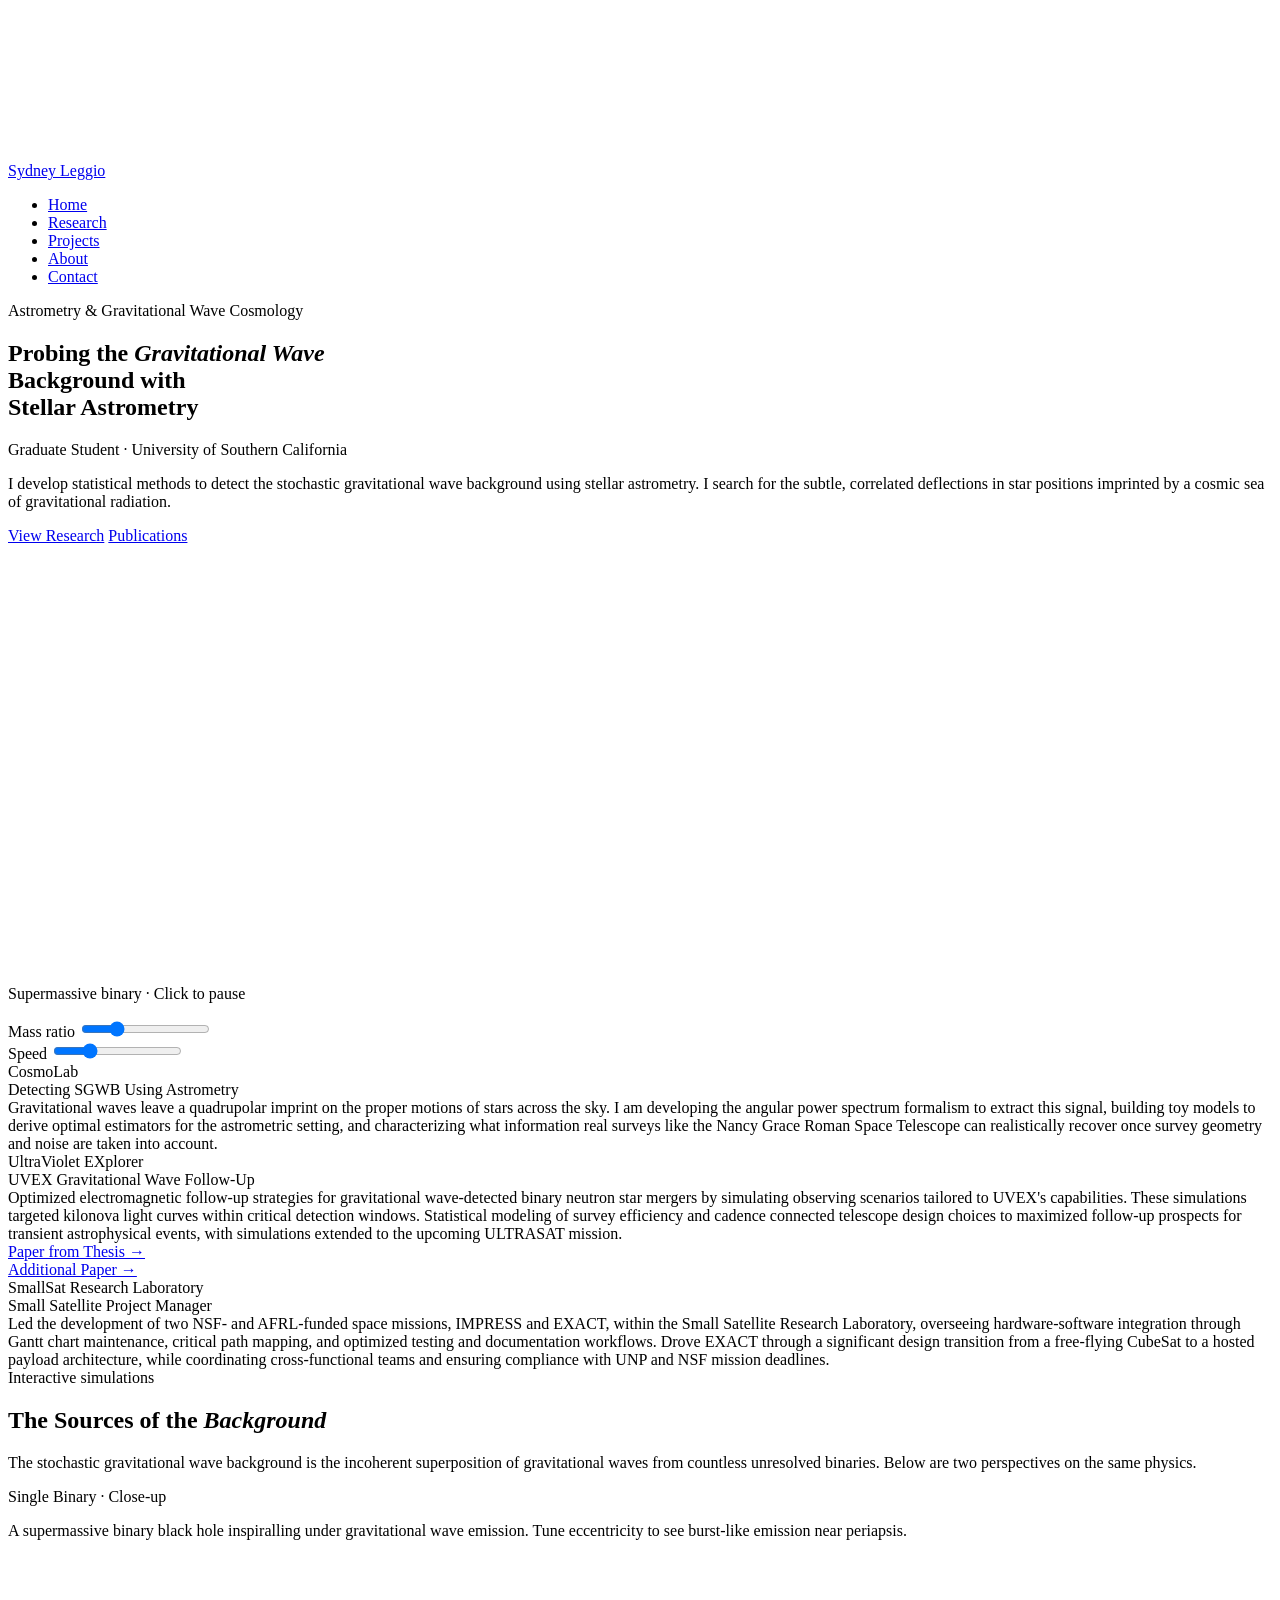
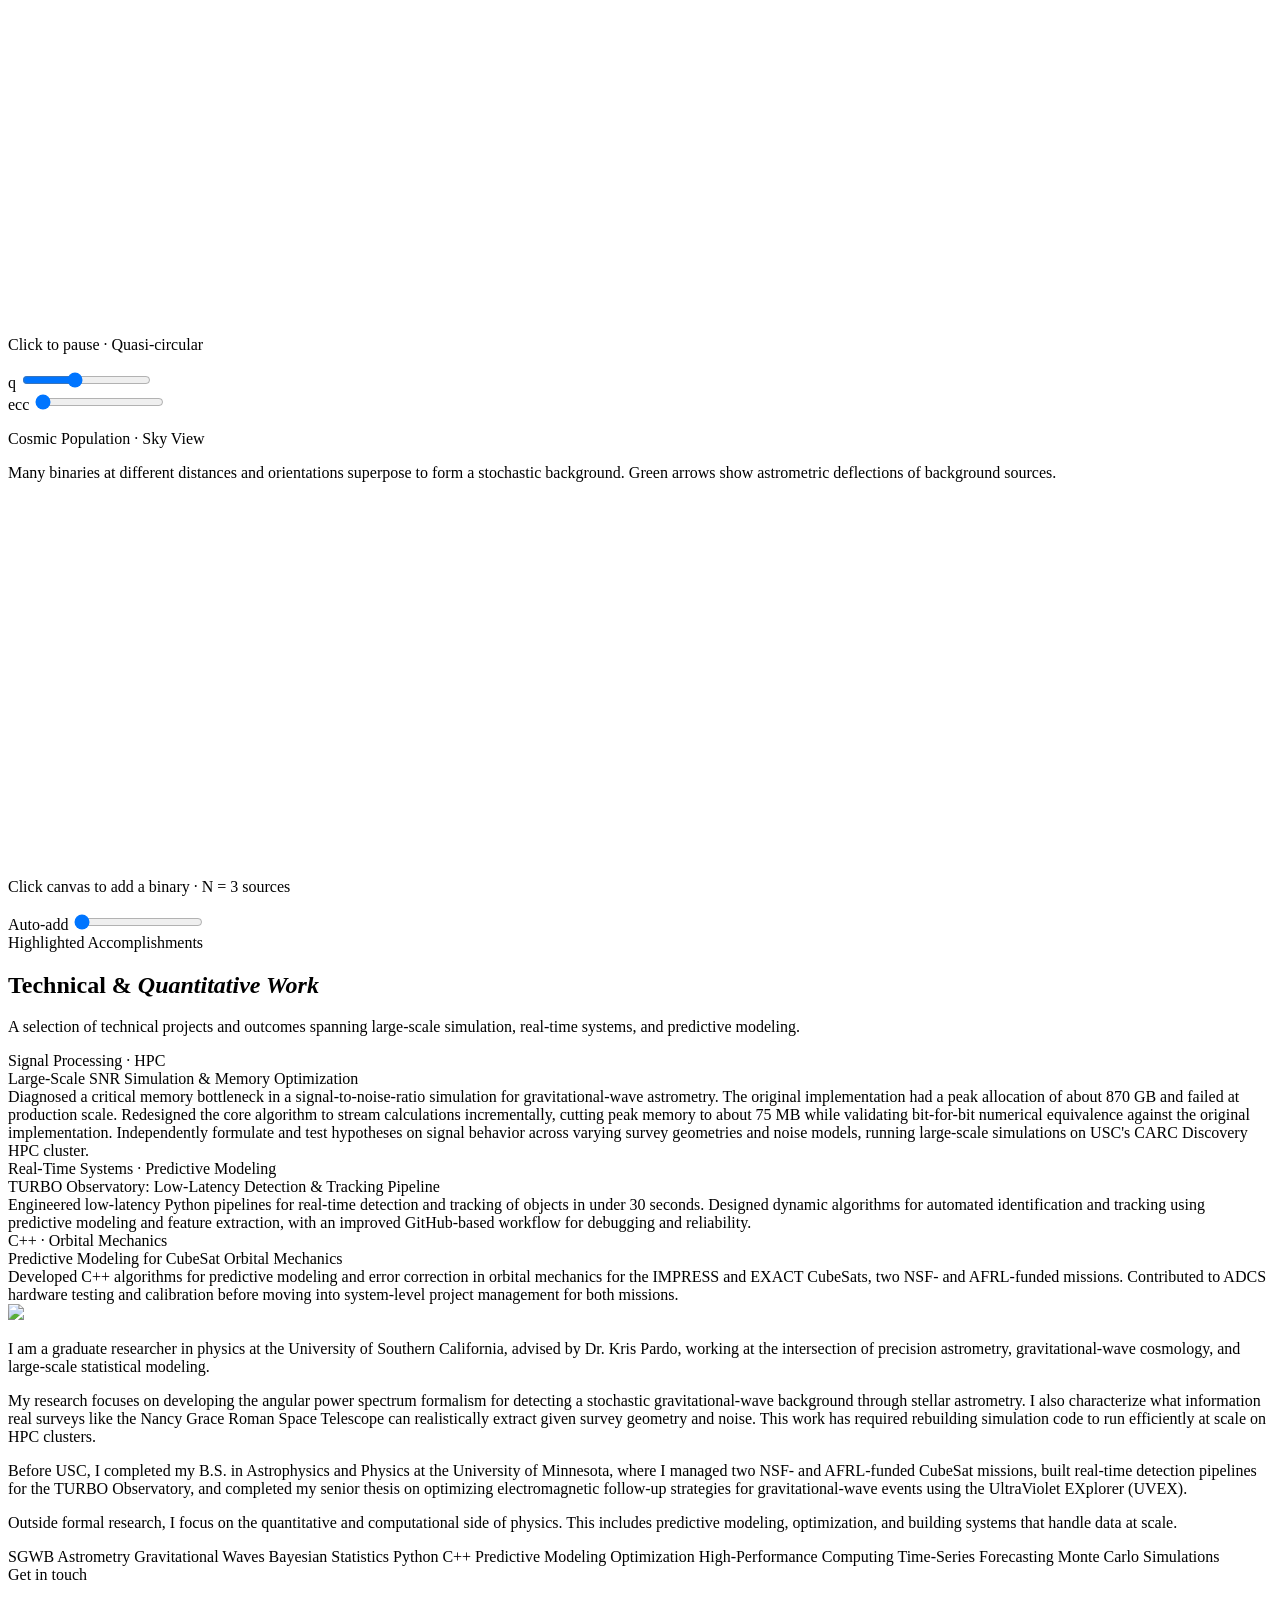
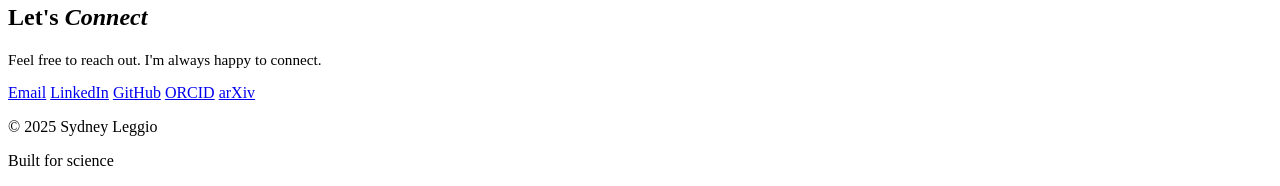
==== index.html @ 1ce1fca1 "Update site content and copy Refresh project highlights, bio text, and publications link; tighten pr" ====
<!DOCTYPE html>
<html lang="en">
<head>
<meta charset="UTF-8">
<meta name="viewport" content="width=device-width, initial-scale=1.0">
<title>Sydney Leggio</title>
<link rel="preconnect" href="https://fonts.googleapis.com">
<link href="https://fonts.googleapis.com/css2?family=EB+Garamond:ital,wght@0,400;0,500;1,400&family=Space+Mono:ital,wght@0,400;0,700;1,400&display=swap" rel="stylesheet">
<link rel="stylesheet" href="assets/css/style.css">
</head>
<body>

<canvas id="starfield"></canvas>

<!-- nav — see _includes/nav.html -->
<nav>
  <a href="index.html" class="nav-brand">Sydney Leggio</a>
  <ul class="nav-links">
    <li><a href="index.html" class="active">Home</a></li>
    <li><a href="research.html">Research</a></li>
    <li><a href="projects.html">Projects</a></li>
    <li><a href="about.html">About</a></li>
    <li><a href="contact.html">Contact</a></li>
  </ul>
</nav>

<!-- HERO -->
<section id="hero">
  <div class="hero-text">
    <div class="hero-eyebrow">Astrometry &amp; Gravitational Wave Cosmology</div>
    <h1>Probing the <em>Gravitational Wave</em><br>Background with<br>Stellar Astrometry</h1>
    <p class="hero-sub">Graduate Student · University of Southern California</p>
    <p class="hero-desc">
    I develop statistical methods to detect the stochastic gravitational wave background using stellar astrometry. I search for the subtle, correlated deflections in star positions imprinted by a cosmic sea of gravitational radiation.
    </p>
    <div class="hero-cta">
      <a href="research.html" class="btn btn-primary">View Research</a>
      <a href="https://orcid.org/0009-0000-9360-4759" class="btn btn-ghost">Publications</a>
    </div>
  </div>

  <div class="canvas-wrapper">
    <canvas id="binaryCanvas" width="420" height="420"></canvas>
    <p class="canvas-label">Supermassive binary · Click to pause</p>
    <div class="controls">
      <div class="control-group">
        <label class="control-label" for="heroMass">Mass ratio</label>
        <input type="range" id="heroMass" min="1" max="5" step="0.1" value="2">
      </div>
      <div class="control-group">
        <label class="control-label" for="heroSpeed">Speed</label>
        <input type="range" id="heroSpeed" min="0.3" max="3" step="0.1" value="1">
      </div>
    </div>
  </div>
</section>

<!-- RESEARCH -->
<section id="research">
  <div class="research-grid">

    <div class="research-card">
      <div class="card-tag">CosmoLab</div>
      <div class="card-title">Detecting SGWB Using Astrometry</div>
      <div class="card-desc">Gravitational waves leave a quadrupolar imprint on the proper motions of stars across the sky. I am developing the angular power spectrum formalism to extract this signal, building toy models to derive optimal estimators for the astrometric setting, and characterizing what information real surveys like the Nancy Grace Roman Space Telescope can realistically recover once survey geometry and noise are taken into account.</div>
      <!-- <a href="paper1.pdf" class="card-link">PDF →</a> -->
    </div>

    <div class="research-card">
      <div class="card-tag">UltraViolet EXplorer</div>
      <div class="card-title">UVEX Gravitational Wave Follow-Up</div>
      <div class="card-desc">Optimized electromagnetic follow-up strategies for gravitational wave-detected binary neutron star mergers by simulating observing scenarios tailored to UVEX's capabilities. These simulations targeted kilonova light curves within critical detection windows. Statistical modeling of survey efficiency and cadence connected telescope design choices to maximized follow-up prospects for transient astrophysical events, with simulations extended to the upcoming ULTRASAT mission.</div>
      <a href="2501.14109v4.pdf" class="card-link">Paper from Thesis →</a>
      <br>
      <a href="2502.17560v4.pdf" class="card-link">Additional Paper →</a>
    </div>

    <div class="research-card">
      <div class="card-tag">SmallSat Research Laboratory</div>
      <div class="card-title">Small Satellite Project Manager</div>
      <div class="card-desc">Led the development of two NSF- and AFRL-funded space missions, IMPRESS and EXACT, within the Small Satellite Research Laboratory, overseeing hardware-software integration through Gantt chart maintenance, critical path mapping, and optimized testing and documentation workflows. Drove EXACT through a significant design transition from a free-flying CubeSat to a hosted payload architecture, while coordinating cross-functional teams and ensuring compliance with UNP and NSF mission deadlines.</div>
      <!-- <a href="paper2.pdf" class="card-link">PDF →</a> -->
    </div>

    <!-- 
    <div class="research-card">
      <div class="card-tag">Coming Soon</div>
      <div class="card-title">[Future Paper]</div>
      <div class="card-desc">Placeholder for a forthcoming project. Details will be added here upon submission.</div>
    </div>
      -->

  </div>
</section>

<!-- DUAL BINARY VISUALIZERS -->
<section id="binaries">
  <div class="section-eyebrow">Interactive simulations</div>
  <h2>The Sources of the <em>Background</em></h2>
  <p class="section-desc">The stochastic gravitational wave background is the incoherent superposition of gravitational waves from countless unresolved binaries. Below are two perspectives on the same physics.</p>

  <div class="binary-duo">
    <!-- Panel A: Close-up eccentric inspiral -->
    <div class="binary-panel">
      <p class="panel-title">Single Binary · Close-up</p>
      <p class="panel-desc">A supermassive binary black hole inspiralling under gravitational wave emission. Tune eccentricity to see burst-like emission near periapsis.</p>
      <canvas id="binaryA" width="480" height="360"></canvas>
      <p class="binary-panel-label">Click to pause · <span class="hl" id="labelA">Quasi-circular</span></p>
      <div class="controls" style="margin-top:0.6rem">
        <div class="control-group">
          <label class="control-label" for="ratioA">q</label>
          <input type="range" id="ratioA" min="1" max="6" step="0.1" value="3">
        </div>
        <div class="control-group">
          <label class="control-label" for="eccA">ecc</label>
          <input type="range" id="eccA" min="0" max="0.72" step="0.02" value="0">
        </div>
      </div>
    </div>

    <!-- Panel B: Stochastic background / population sky map -->
    <div class="binary-panel">
      <p class="panel-title">Cosmic Population · Sky View</p>
      <p class="panel-desc">Many binaries at different distances and orientations superpose to form a stochastic background. Green arrows show astrometric deflections of background sources.</p>
      <canvas id="binaryB" width="480" height="360"></canvas>
      <p class="binary-panel-label">Click canvas to add a binary · <span class="hl" id="labelB">N = 3 sources</span></p>
      <div class="controls" style="margin-top:0.6rem">
        <div class="control-group">
          <label class="control-label" for="autoAdd">Auto-add</label>
          <input type="range" id="autoAdd" min="0" max="5" step="1" value="0">
        </div>
      </div>
    </div>
  </div>
</section>

<!-- ADDITIONAL PROJECTS -->
<section id="projects">
  <div class="section-eyebrow">Highlighted Accomplishments</div>
  <h2>Technical &amp; <em>Quantitative Work</em></h2>
  <p class="section-desc">A selection of technical projects and outcomes spanning large-scale simulation, real-time systems, and predictive modeling.</p>
  <div class="projects-grid">
    <div class="project-card">
      <div class="project-tag">Signal Processing · HPC</div>
      <div class="card-title">Large-Scale SNR Simulation &amp; Memory Optimization</div>
      <div class="card-desc">Diagnosed a critical memory bottleneck in a signal-to-noise-ratio simulation for gravitational-wave astrometry. The original implementation had a peak allocation of about 870 GB and failed at production scale. Redesigned the core algorithm to stream calculations incrementally, cutting peak memory to about 75 MB while validating bit-for-bit numerical equivalence against the original implementation. Independently formulate and test hypotheses on signal behavior across varying survey geometries and noise models, running large-scale simulations on USC's CARC Discovery HPC cluster.</div>
    </div>

    <div class="project-card">
      <div class="project-tag">Real-Time Systems · Predictive Modeling</div>
      <div class="card-title">TURBO Observatory: Low-Latency Detection &amp; Tracking Pipeline</div>
      <div class="card-desc">Engineered low-latency Python pipelines for real-time detection and tracking of objects in under 30 seconds. Designed dynamic algorithms for automated identification and tracking using predictive modeling and feature extraction, with an improved GitHub-based workflow for debugging and reliability.</div>
    </div>

    <div class="project-card">
      <div class="project-tag">C++ · Orbital Mechanics</div>
      <div class="card-title">Predictive Modeling for CubeSat Orbital Mechanics</div>
      <div class="card-desc">Developed C++ algorithms for predictive modeling and error correction in orbital mechanics for the IMPRESS and EXACT CubeSats, two NSF- and AFRL-funded missions. Contributed to ADCS hardware testing and calibration before moving into system-level project management for both missions.</div>
    </div>

  </div>
</section>

<!-- ABOUT -->
<section id="about">
  <div class="about-grid">
  <div class="about-photo">
    <img src="Sydney-109.jpg" style="max-width: 300px; width: 100%; border-radius: inherit;">
  </div>
    <div class="about-body">
      <p>I am a graduate researcher in physics at the University of Southern California, advised by Dr. Kris Pardo, working at the intersection of precision astrometry, gravitational-wave cosmology, and large-scale statistical modeling.</p>
      <p>My research focuses on developing the angular power spectrum formalism for detecting a stochastic gravitational-wave background through stellar astrometry. I also characterize what information real surveys like the Nancy Grace Roman Space Telescope can realistically extract given survey geometry and noise. This work has required rebuilding simulation code to run efficiently at scale on HPC clusters.</p>
      <p>Before USC, I completed my B.S. in Astrophysics and Physics at the University of Minnesota, where I managed two NSF- and AFRL-funded CubeSat missions, built real-time detection pipelines for the TURBO Observatory, and completed my senior thesis on optimizing electromagnetic follow-up strategies for gravitational-wave events using the UltraViolet EXplorer (UVEX).</p>
      <p>Outside formal research, I focus on the quantitative and computational side of physics. This includes predictive modeling, optimization, and building systems that handle data at scale.</p>
      <div class="tag-list">
        <span class="tag">SGWB</span>
        <span class="tag">Astrometry</span>
        <span class="tag">Gravitational Waves</span>
        <span class="tag">Bayesian Statistics</span>
        <span class="tag">Python</span>
        <span class="tag">C++</span>
        <span class="tag">Predictive Modeling</span>
        <span class="tag">Optimization</span>
        <span class="tag">High-Performance Computing</span>
        <span class="tag">Time-Series Forecasting</span>
        <span class="tag">Monte Carlo Simulations</span>
      </div>
    </div>
  </div>
</section>

<!-- CONTACT -->
<section id="contact">
  <div class="section-eyebrow">Get in touch</div>
  <h2>Let's <em>Connect</em></h2>
  <p style="color:var(--muted);font-size:0.95rem;">Feel free to reach out. I'm always happy to connect.</p>
  <div class="contact-links">
    <a href="mailto:sleggio@usc.edu" class="contact-link">Email</a>
    <a href="https://www.linkedin.com/in/sydney-leggio/" class="contact-link">LinkedIn</a>
    <a href="https://github.com/sydneyleggio" class="contact-link">GitHub</a>
    <a href="https://orcid.org/0009-0000-9360-4759" class="contact-link">ORCID</a>
    <a href="https://arxiv.org/search/?query=Sydney+C.+Leggio&searchtype=all&abstracts=show&order=-announced_date_first&size=50" class="contact-link">arXiv</a>
  </div>
</section>

<!-- footer — see _includes/footer.html -->
<footer>
  <p>© 2025 Sydney Leggio</p>
  <p>Built for science</p>
</footer>

<script src="assets/js/starfield.js"></script>
<script src="assets/js/binary-hero.js"></script>
<script src="assets/js/binary-panels.js"></script>
</body>
</html>
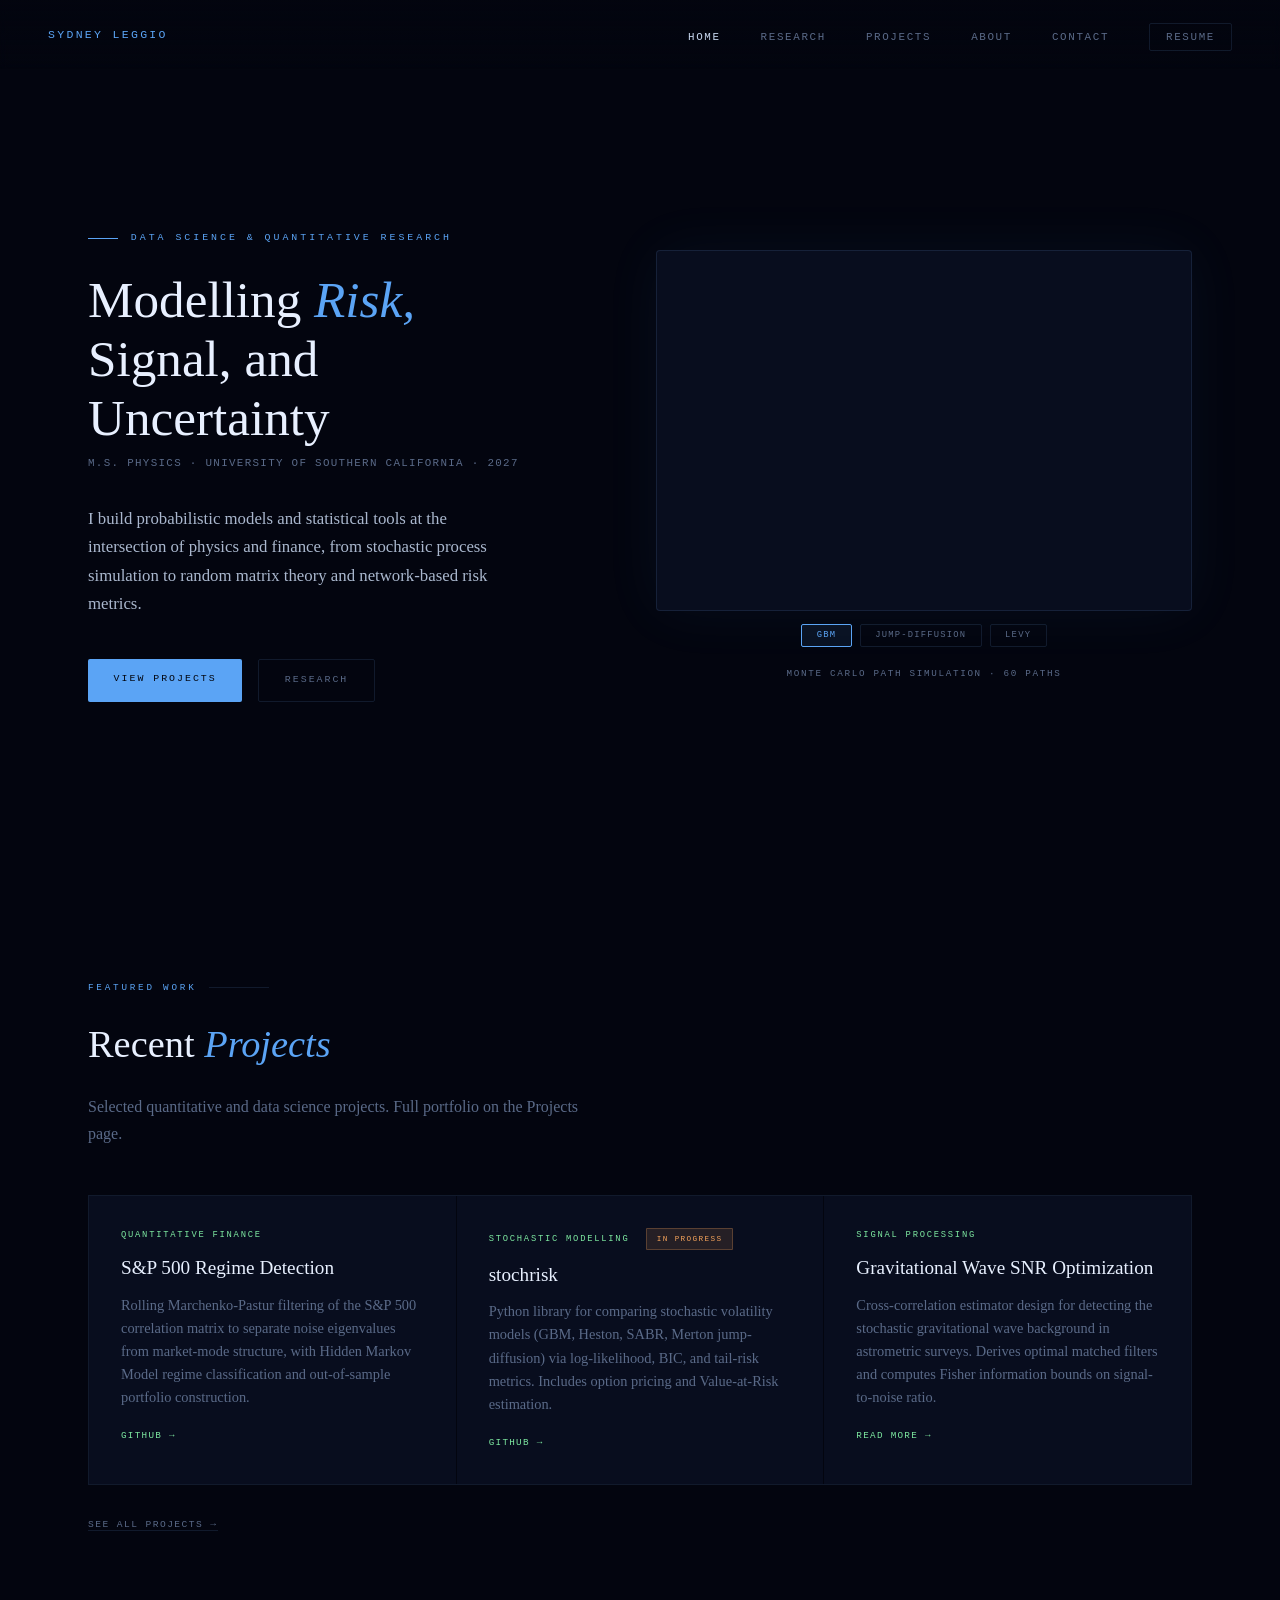
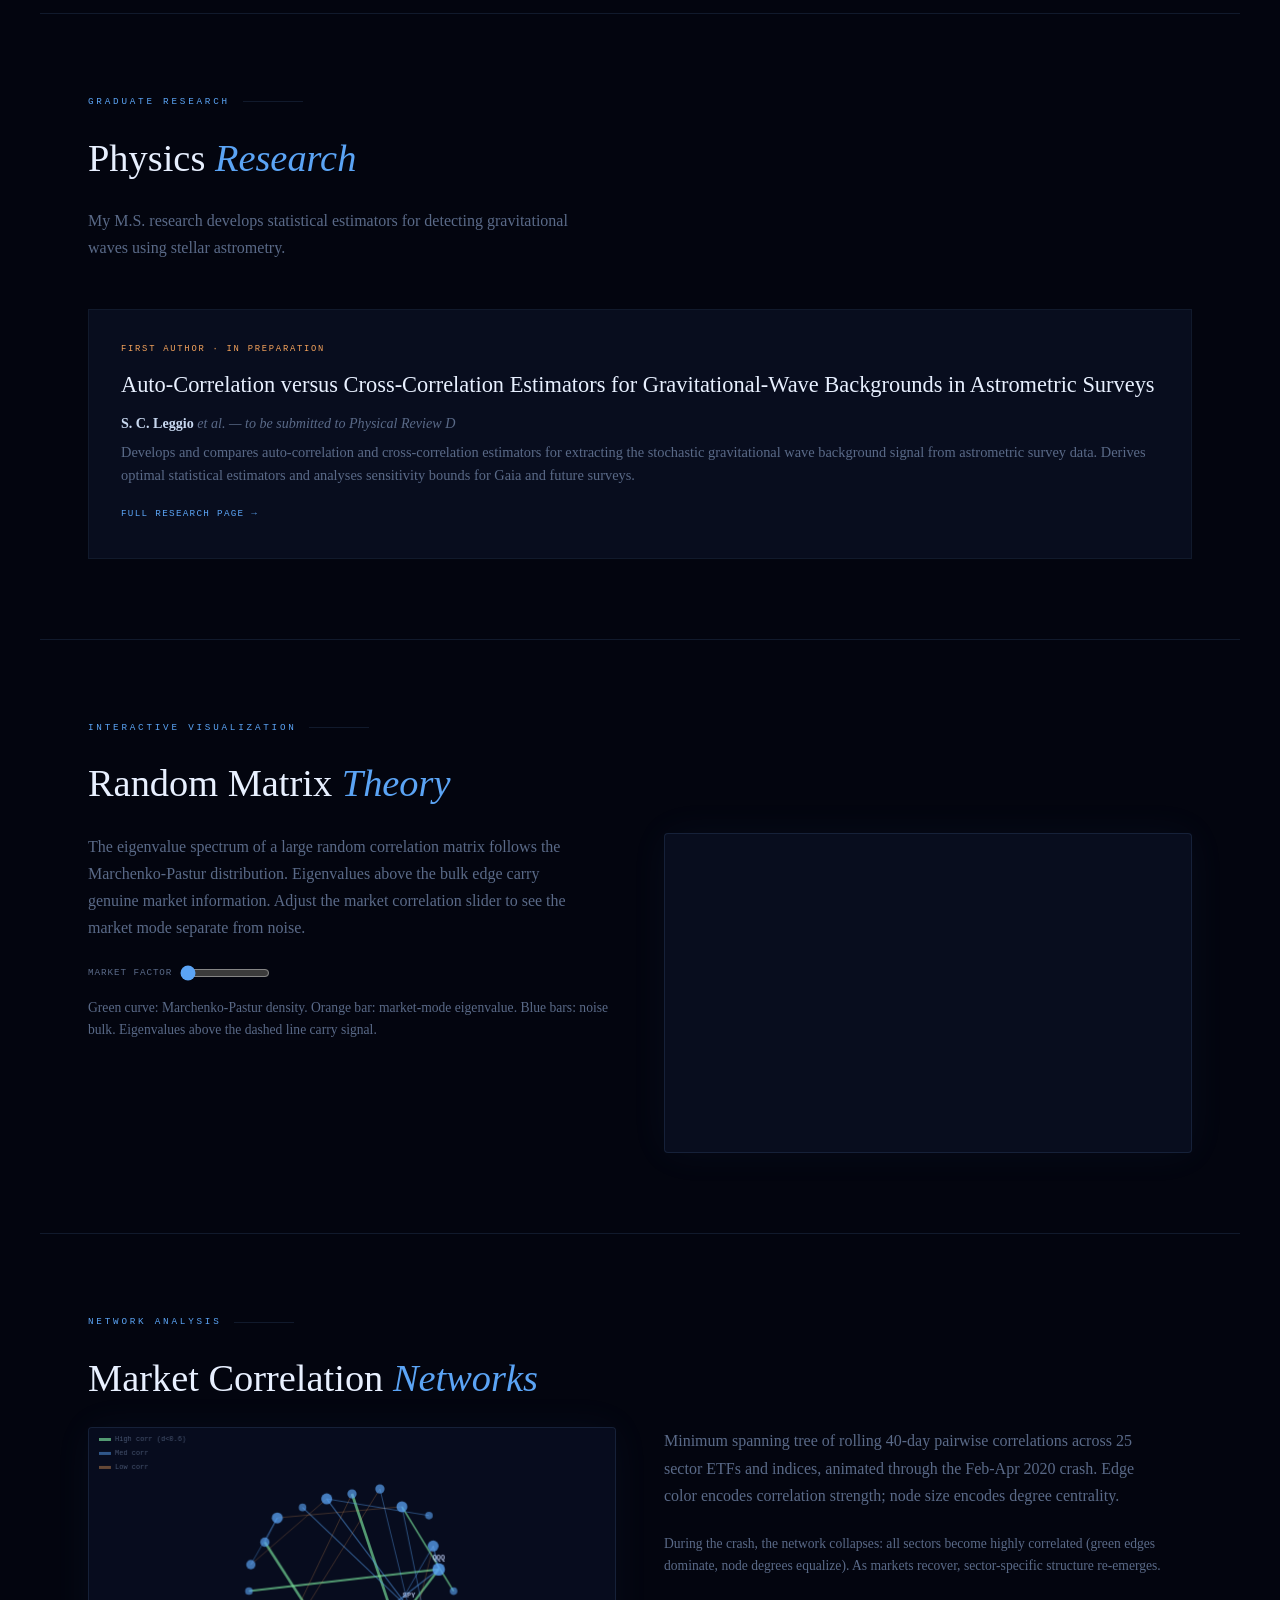
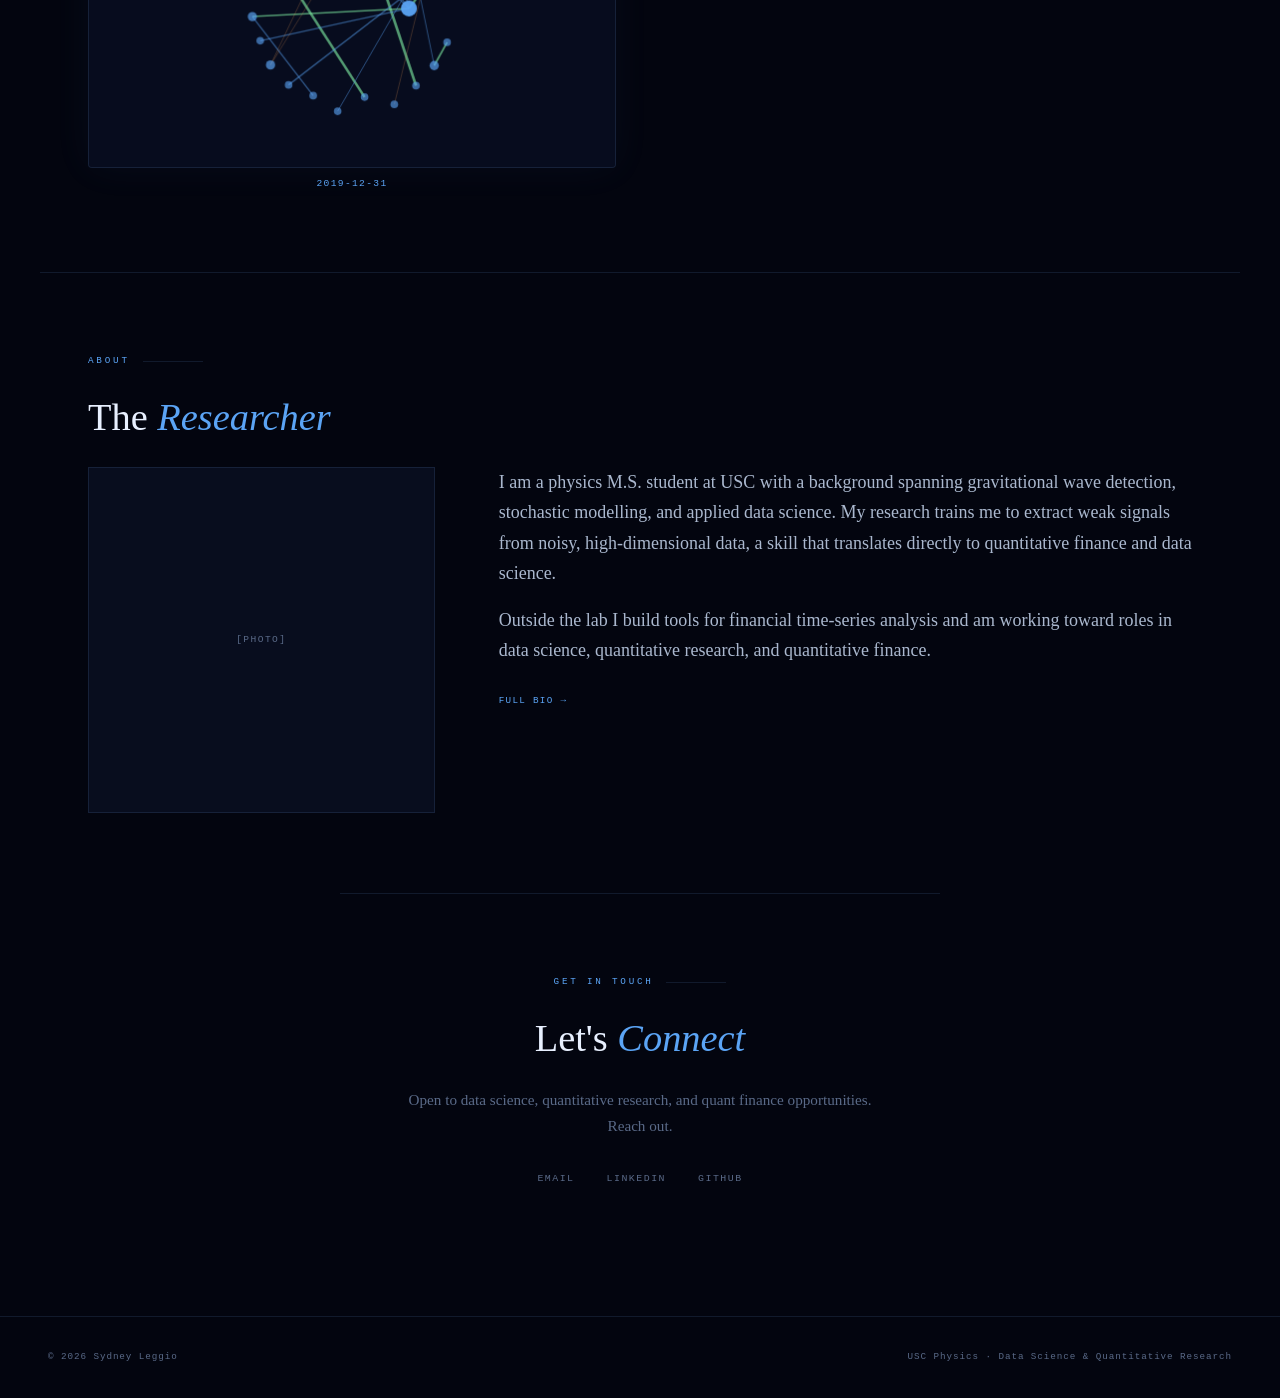
==== commit 41533cfa: "Reposition site to industry-facing data science and quant finance portfolio - Rewrites all 5 HTML pa" ====
--- a/index.html
+++ b/index.html
@@ -12,7 +12,7 @@
 
 <canvas id="starfield"></canvas>
 
-<!-- nav — see _includes/nav.html -->
+<!-- nav -->
 <nav>
   <a href="index.html" class="nav-brand">Sydney Leggio</a>
   <ul class="nav-links">
@@ -21,196 +21,164 @@
     <li><a href="projects.html">Projects</a></li>
     <li><a href="about.html">About</a></li>
     <li><a href="contact.html">Contact</a></li>
+    <li><a href="#" class="nav-resume">Resume</a></li>
   </ul>
 </nav>
 
 <!-- HERO -->
 <section id="hero">
   <div class="hero-text">
-    <div class="hero-eyebrow">Astrometry &amp; Gravitational Wave Cosmology</div>
-    <h1>Probing the <em>Gravitational Wave</em><br>Background with<br>Stellar Astrometry</h1>
-    <p class="hero-sub">Graduate Student · University of Southern California</p>
+    <div class="hero-eyebrow">Data Science &amp; Quantitative Research</div>
+    <h1>Modelling <em>Risk,</em><br>Signal, and<br>Uncertainty</h1>
+    <p class="hero-sub">M.S. Physics &middot; University of Southern California &middot; 2027</p>
     <p class="hero-desc">
-    I develop statistical methods to detect the stochastic gravitational wave background using stellar astrometry. I search for the subtle, correlated deflections in star positions imprinted by a cosmic sea of gravitational radiation.
+      I build probabilistic models and statistical tools at the intersection of physics and finance, from stochastic process simulation to random matrix theory and network-based risk metrics.
     </p>
     <div class="hero-cta">
-      <a href="research.html" class="btn btn-primary">View Research</a>
-      <a href="https://orcid.org/0009-0000-9360-4759" class="btn btn-ghost">Publications</a>
+      <a href="projects.html" class="btn btn-primary">View Projects</a>
+      <a href="research.html" class="btn btn-ghost">Research</a>
     </div>
   </div>
 
   <div class="canvas-wrapper">
-    <canvas id="binaryCanvas" width="420" height="420"></canvas>
-    <p class="canvas-label">Supermassive binary · Click to pause</p>
-    <div class="controls">
-      <div class="control-group">
-        <label class="control-label" for="heroMass">Mass ratio</label>
-        <input type="range" id="heroMass" min="1" max="5" step="0.1" value="2">
+    <canvas id="monteCarloCanvas" height="300"></canvas>
+    <div class="model-toggle">
+      <button class="model-btn active" data-mc-model="gbm">GBM</button>
+      <button class="model-btn" data-mc-model="merton">Jump-Diffusion</button>
+      <button class="model-btn" data-mc-model="levy">Levy</button>
+    </div>
+    <p class="canvas-label">Monte Carlo path simulation &middot; 60 paths</p>
+  </div>
+</section>
+
+<!-- FEATURED PROJECTS -->
+<section id="projects">
+  <div class="section-eyebrow">Featured work</div>
+  <h2>Recent <em>Projects</em></h2>
+  <p class="section-desc">Selected quantitative and data science projects. Full portfolio on the Projects page.</p>
+  <div class="projects-grid">
+
+    <div class="project-card">
+      <div class="project-tag">Quantitative Finance</div>
+      <div class="card-title">S&amp;P 500 Regime Detection</div>
+      <div class="card-desc">Rolling Marchenko-Pastur filtering of the S&amp;P 500 correlation matrix to separate noise eigenvalues from market-mode structure, with Hidden Markov Model regime classification and out-of-sample portfolio construction.</div>
+      <div class="project-links">
+        <a href="https://github.com/sydneyleggio" class="project-link">GitHub &rarr;</a>
       </div>
-      <div class="control-group">
-        <label class="control-label" for="heroSpeed">Speed</label>
-        <input type="range" id="heroSpeed" min="0.3" max="3" step="0.1" value="1">
+    </div>
+
+    <div class="project-card">
+      <div class="project-tag">Stochastic Modelling <span class="badge badge-progress">In Progress</span></div>
+      <div class="card-title">stochrisk</div>
+      <div class="card-desc">Python library for comparing stochastic volatility models (GBM, Heston, SABR, Merton jump-diffusion) via log-likelihood, BIC, and tail-risk metrics. Includes option pricing and Value-at-Risk estimation.</div>
+      <div class="project-links">
+        <a href="https://github.com/sydneyleggio" class="project-link">GitHub &rarr;</a>
       </div>
+    </div>
+
+    <div class="project-card">
+      <div class="project-tag">Signal Processing</div>
+      <div class="card-title">Gravitational Wave SNR Optimization</div>
+      <div class="card-desc">Cross-correlation estimator design for detecting the stochastic gravitational wave background in astrometric surveys. Derives optimal matched filters and computes Fisher information bounds on signal-to-noise ratio.</div>
+      <div class="project-links">
+        <a href="research.html" class="project-link">Read more &rarr;</a>
+      </div>
+    </div>
+
+  </div>
+  <p style="margin-top:2rem;font-family:'Space Mono',monospace;font-size:0.6rem;letter-spacing:0.15em;text-transform:uppercase;">
+    <a href="projects.html" style="color:var(--muted);text-decoration:none;border-bottom:1px solid var(--border);">See all projects &rarr;</a>
+  </p>
+</section>
+
+<!-- RESEARCH (condensed) -->
+<section id="research" style="border-top:1px solid var(--border);">
+  <div class="section-eyebrow">Graduate research</div>
+  <h2>Physics <em>Research</em></h2>
+  <p class="section-desc">My M.S. research develops statistical estimators for detecting gravitational waves using stellar astrometry.</p>
+  <div class="research-grid">
+    <div class="research-card featured">
+      <div class="card-tag">First Author &middot; In Preparation</div>
+      <div class="card-title large">Auto-Correlation versus Cross-Correlation Estimators for Gravitational-Wave Backgrounds in Astrometric Surveys</div>
+      <p class="pub-authors"><strong>S. C. Leggio</strong> et al. &mdash; to be submitted to <em>Physical Review D</em></p>
+      <p class="card-desc">Develops and compares auto-correlation and cross-correlation estimators for extracting the stochastic gravitational wave background signal from astrometric survey data. Derives optimal statistical estimators and analyses sensitivity bounds for Gaia and future surveys.</p>
+      <a href="research.html" class="card-link">Full research page &rarr;</a>
     </div>
   </div>
 </section>
 
-<!-- RESEARCH -->
-<section id="research">
-  <div class="research-grid">
-
-    <div class="research-card">
-      <div class="card-tag">CosmoLab</div>
-      <div class="card-title">Detecting SGWB Using Astrometry</div>
-      <div class="card-desc">Gravitational waves leave a quadrupolar imprint on the proper motions of stars across the sky. I am developing the angular power spectrum formalism to extract this signal, building toy models to derive optimal estimators for the astrometric setting, and characterizing what information real surveys like the Nancy Grace Roman Space Telescope can realistically recover once survey geometry and noise are taken into account.</div>
-      <!-- <a href="paper1.pdf" class="card-link">PDF →</a> -->
+<!-- RMT VISUALIZATION -->
+<section class="viz-section">
+  <div class="section-eyebrow">Interactive visualization</div>
+  <h2>Random Matrix <em>Theory</em></h2>
+  <div class="viz-grid">
+    <div>
+      <p class="section-desc" style="margin-bottom:1.5rem;">The eigenvalue spectrum of a large random correlation matrix follows the Marchenko-Pastur distribution. Eigenvalues above the bulk edge carry genuine market information. Adjust the market correlation slider to see the market mode separate from noise.</p>
+      <div class="control-group" style="margin-bottom:1rem;">
+        <label class="control-label" for="marketCorrSlider">Market factor</label>
+        <input type="range" id="marketCorrSlider" min="0" max="1" step="0.05" value="0">
+      </div>
+      <p style="font-size:0.85rem;color:var(--muted);line-height:1.6;">Green curve: Marchenko-Pastur density. Orange bar: market-mode eigenvalue. Blue bars: noise bulk. Eigenvalues above the dashed line carry signal.</p>
     </div>
-
-    <div class="research-card">
-      <div class="card-tag">UltraViolet EXplorer</div>
-      <div class="card-title">UVEX Gravitational Wave Follow-Up</div>
-      <div class="card-desc">Optimized electromagnetic follow-up strategies for gravitational wave-detected binary neutron star mergers by simulating observing scenarios tailored to UVEX's capabilities. These simulations targeted kilonova light curves within critical detection windows. Statistical modeling of survey efficiency and cadence connected telescope design choices to maximized follow-up prospects for transient astrophysical events, with simulations extended to the upcoming ULTRASAT mission.</div>
-      <a href="2501.14109v4.pdf" class="card-link">Paper from Thesis →</a>
-      <br>
-      <a href="2502.17560v4.pdf" class="card-link">Additional Paper →</a>
-    </div>
-
-    <div class="research-card">
-      <div class="card-tag">SmallSat Research Laboratory</div>
-      <div class="card-title">Small Satellite Project Manager</div>
-      <div class="card-desc">Led the development of two NSF- and AFRL-funded space missions, IMPRESS and EXACT, within the Small Satellite Research Laboratory, overseeing hardware-software integration through Gantt chart maintenance, critical path mapping, and optimized testing and documentation workflows. Drove EXACT through a significant design transition from a free-flying CubeSat to a hosted payload architecture, while coordinating cross-functional teams and ensuring compliance with UNP and NSF mission deadlines.</div>
-      <!-- <a href="paper2.pdf" class="card-link">PDF →</a> -->
-    </div>
-
-    <!-- 
-    <div class="research-card">
-      <div class="card-tag">Coming Soon</div>
-      <div class="card-title">[Future Paper]</div>
-      <div class="card-desc">Placeholder for a forthcoming project. Details will be added here upon submission.</div>
-    </div>
-      -->
-
-  </div>
-</section>
-
-<!-- DUAL BINARY VISUALIZERS -->
-<section id="binaries">
-  <div class="section-eyebrow">Interactive simulations</div>
-  <h2>The Sources of the <em>Background</em></h2>
-  <p class="section-desc">The stochastic gravitational wave background is the incoherent superposition of gravitational waves from countless unresolved binaries. Below are two perspectives on the same physics.</p>
-
-  <div class="binary-duo">
-    <!-- Panel A: Close-up eccentric inspiral -->
-    <div class="binary-panel">
-      <p class="panel-title">Single Binary · Close-up</p>
-      <p class="panel-desc">A supermassive binary black hole inspiralling under gravitational wave emission. Tune eccentricity to see burst-like emission near periapsis.</p>
-      <canvas id="binaryA" width="480" height="360"></canvas>
-      <p class="binary-panel-label">Click to pause · <span class="hl" id="labelA">Quasi-circular</span></p>
-      <div class="controls" style="margin-top:0.6rem">
-        <div class="control-group">
-          <label class="control-label" for="ratioA">q</label>
-          <input type="range" id="ratioA" min="1" max="6" step="0.1" value="3">
-        </div>
-        <div class="control-group">
-          <label class="control-label" for="eccA">ecc</label>
-          <input type="range" id="eccA" min="0" max="0.72" step="0.02" value="0">
-        </div>
-      </div>
-    </div>
-
-    <!-- Panel B: Stochastic background / population sky map -->
-    <div class="binary-panel">
-      <p class="panel-title">Cosmic Population · Sky View</p>
-      <p class="panel-desc">Many binaries at different distances and orientations superpose to form a stochastic background. Green arrows show astrometric deflections of background sources.</p>
-      <canvas id="binaryB" width="480" height="360"></canvas>
-      <p class="binary-panel-label">Click canvas to add a binary · <span class="hl" id="labelB">N = 3 sources</span></p>
-      <div class="controls" style="margin-top:0.6rem">
-        <div class="control-group">
-          <label class="control-label" for="autoAdd">Auto-add</label>
-          <input type="range" id="autoAdd" min="0" max="5" step="1" value="0">
-        </div>
-      </div>
+    <div style="display:flex;flex-direction:column;align-items:center;">
+      <canvas id="rmtCanvas" height="320"></canvas>
     </div>
   </div>
 </section>
 
-<!-- ADDITIONAL PROJECTS -->
-<section id="projects">
-  <div class="section-eyebrow">Highlighted Accomplishments</div>
-  <h2>Technical &amp; <em>Quantitative Work</em></h2>
-  <p class="section-desc">A selection of technical projects and outcomes spanning large-scale simulation, real-time systems, and predictive modeling.</p>
-  <div class="projects-grid">
-    <div class="project-card">
-      <div class="project-tag">Signal Processing · HPC</div>
-      <div class="card-title">Large-Scale SNR Simulation &amp; Memory Optimization</div>
-      <div class="card-desc">Diagnosed a critical memory bottleneck in a signal-to-noise-ratio simulation for gravitational-wave astrometry. The original implementation had a peak allocation of about 870 GB and failed at production scale. Redesigned the core algorithm to stream calculations incrementally, cutting peak memory to about 75 MB while validating bit-for-bit numerical equivalence against the original implementation. Independently formulate and test hypotheses on signal behavior across varying survey geometries and noise models, running large-scale simulations on USC's CARC Discovery HPC cluster.</div>
+<!-- MST VISUALIZATION -->
+<section class="viz-section">
+  <div class="section-eyebrow">Network analysis</div>
+  <h2>Market Correlation <em>Networks</em></h2>
+  <div class="viz-grid">
+    <div style="display:flex;flex-direction:column;align-items:center;">
+      <canvas id="mstCanvas" height="340"></canvas>
+      <p class="mst-date" id="mstDate"></p>
     </div>
-
-    <div class="project-card">
-      <div class="project-tag">Real-Time Systems · Predictive Modeling</div>
-      <div class="card-title">TURBO Observatory: Low-Latency Detection &amp; Tracking Pipeline</div>
-      <div class="card-desc">Engineered low-latency Python pipelines for real-time detection and tracking of objects in under 30 seconds. Designed dynamic algorithms for automated identification and tracking using predictive modeling and feature extraction, with an improved GitHub-based workflow for debugging and reliability.</div>
-    </div>
-
-    <div class="project-card">
-      <div class="project-tag">C++ · Orbital Mechanics</div>
-      <div class="card-title">Predictive Modeling for CubeSat Orbital Mechanics</div>
-      <div class="card-desc">Developed C++ algorithms for predictive modeling and error correction in orbital mechanics for the IMPRESS and EXACT CubeSats, two NSF- and AFRL-funded missions. Contributed to ADCS hardware testing and calibration before moving into system-level project management for both missions.</div>
-    </div>
-
-  </div>
-</section>
-
-<!-- ABOUT -->
-<section id="about">
-  <div class="about-grid">
-  <div class="about-photo">
-    <img src="Sydney-109.jpg" style="max-width: 300px; width: 100%; border-radius: inherit;">
-  </div>
-    <div class="about-body">
-      <p>I am a graduate researcher in physics at the University of Southern California, advised by Dr. Kris Pardo, working at the intersection of precision astrometry, gravitational-wave cosmology, and large-scale statistical modeling.</p>
-      <p>My research focuses on developing the angular power spectrum formalism for detecting a stochastic gravitational-wave background through stellar astrometry. I also characterize what information real surveys like the Nancy Grace Roman Space Telescope can realistically extract given survey geometry and noise. This work has required rebuilding simulation code to run efficiently at scale on HPC clusters.</p>
-      <p>Before USC, I completed my B.S. in Astrophysics and Physics at the University of Minnesota, where I managed two NSF- and AFRL-funded CubeSat missions, built real-time detection pipelines for the TURBO Observatory, and completed my senior thesis on optimizing electromagnetic follow-up strategies for gravitational-wave events using the UltraViolet EXplorer (UVEX).</p>
-      <p>Outside formal research, I focus on the quantitative and computational side of physics. This includes predictive modeling, optimization, and building systems that handle data at scale.</p>
-      <div class="tag-list">
-        <span class="tag">SGWB</span>
-        <span class="tag">Astrometry</span>
-        <span class="tag">Gravitational Waves</span>
-        <span class="tag">Bayesian Statistics</span>
-        <span class="tag">Python</span>
-        <span class="tag">C++</span>
-        <span class="tag">Predictive Modeling</span>
-        <span class="tag">Optimization</span>
-        <span class="tag">High-Performance Computing</span>
-        <span class="tag">Time-Series Forecasting</span>
-        <span class="tag">Monte Carlo Simulations</span>
-      </div>
+    <div>
+      <p class="section-desc" style="margin-bottom:1.5rem;">Minimum spanning tree of rolling 40-day pairwise correlations across 25 sector ETFs and indices, animated through the Feb-Apr 2020 crash. Edge color encodes correlation strength; node size encodes degree centrality.</p>
+      <p style="font-size:0.85rem;color:var(--muted);line-height:1.6;">During the crash, the network collapses: all sectors become highly correlated (green edges dominate, node degrees equalize). As markets recover, sector-specific structure re-emerges.</p>
     </div>
   </div>
 </section>
 
-<!-- CONTACT -->
+<!-- ABOUT (condensed) -->
+<section id="about" style="border-top:1px solid var(--border);">
+  <div class="section-eyebrow">About</div>
+  <h2>The <em>Researcher</em></h2>
+  <div class="about-grid">
+    <div class="about-photo">[Photo]</div>
+    <div class="about-body">
+      <p>I am a physics M.S. student at USC with a background spanning gravitational wave detection, stochastic modelling, and applied data science. My research trains me to extract weak signals from noisy, high-dimensional data, a skill that translates directly to quantitative finance and data science.</p>
+      <p>Outside the lab I build tools for financial time-series analysis and am working toward roles in data science, quantitative research, and quantitative finance.</p>
+      <a href="about.html" class="card-link" style="margin-top:0.5rem;">Full bio &rarr;</a>
+    </div>
+  </div>
+</section>
+
+<!-- CONTACT (condensed) -->
 <section id="contact">
   <div class="section-eyebrow">Get in touch</div>
   <h2>Let's <em>Connect</em></h2>
-  <p style="color:var(--muted);font-size:0.95rem;">Feel free to reach out. I'm always happy to connect.</p>
+  <p style="color:var(--muted);font-size:0.95rem;">Open to data science, quantitative research, and quant finance opportunities. Reach out.</p>
   <div class="contact-links">
     <a href="mailto:sleggio@usc.edu" class="contact-link">Email</a>
     <a href="https://www.linkedin.com/in/sydney-leggio/" class="contact-link">LinkedIn</a>
     <a href="https://github.com/sydneyleggio" class="contact-link">GitHub</a>
-    <a href="https://orcid.org/0009-0000-9360-4759" class="contact-link">ORCID</a>
-    <a href="https://arxiv.org/search/?query=Sydney+C.+Leggio&searchtype=all&abstracts=show&order=-announced_date_first&size=50" class="contact-link">arXiv</a>
   </div>
 </section>
 
-<!-- footer — see _includes/footer.html -->
 <footer>
-  <p>© 2025 Sydney Leggio</p>
-  <p>Built for science</p>
+  <p>&copy; 2026 Sydney Leggio</p>
+  <p>USC Physics &middot; Data Science &amp; Quantitative Research</p>
 </footer>
 
 <script src="assets/js/starfield.js"></script>
-<script src="assets/js/binary-hero.js"></script>
-<script src="assets/js/binary-panels.js"></script>
+<script>
+(function sfLoop(){ drawSF(); requestAnimationFrame(sfLoop); })();
+</script>
+<script src="assets/js/monte-carlo.js"></script>
+<script src="assets/js/rmt-viz.js"></script>
+<script src="assets/js/mst-viz.js"></script>
 </body>
 </html>
--- a/assets/css/style.css
+++ b/assets/css/style.css
@@ -0,0 +1,334 @@
+:root {
+  --bg: #03050f;
+  --surface: #080d1e;
+  --border: rgba(120, 180, 255, 0.12);
+  --accent: #5ba4f5;
+  --accent2: #f5a35b;
+  --accent3: #7de8a0;
+  --text: #c8d8f0;
+  --muted: #5a6a88;
+}
+
+* { margin: 0; padding: 0; box-sizing: border-box; }
+html { scroll-behavior: smooth; }
+
+body {
+  background: var(--bg);
+  color: var(--text);
+  font-family: 'EB Garamond', Georgia, serif;
+  font-size: 18px;
+  line-height: 1.7;
+  overflow-x: hidden;
+}
+
+#starfield { position: fixed; inset: 0; pointer-events: none; z-index: 0; }
+
+/* NAV */
+nav {
+  position: fixed; top: 0; left: 0; right: 0; z-index: 100;
+  display: flex; justify-content: space-between; align-items: center;
+  padding: 1.2rem 3rem;
+  background: linear-gradient(to bottom, rgba(3,5,15,0.96), transparent);
+  backdrop-filter: blur(4px);
+}
+.nav-brand {
+  font-family: 'Space Mono', monospace; font-size: 0.72rem;
+  letter-spacing: 0.2em; text-transform: uppercase; color: var(--accent);
+  text-decoration: none;
+}
+.nav-links { display: flex; gap: 2.5rem; list-style: none; align-items: center; }
+.nav-links a {
+  font-family: 'Space Mono', monospace; font-size: 0.68rem;
+  letter-spacing: 0.15em; text-transform: uppercase;
+  color: var(--muted); text-decoration: none; transition: color 0.25s;
+}
+.nav-links a:hover,
+.nav-links a.active { color: var(--text); }
+.nav-resume {
+  font-family: 'Space Mono', monospace; font-size: 0.62rem;
+  letter-spacing: 0.18em; text-transform: uppercase; text-decoration: none;
+  padding: 0.45rem 1rem; border: 1px solid var(--border);
+  color: var(--muted); border-radius: 2px; transition: all 0.25s;
+}
+.nav-resume:hover { border-color: var(--accent); color: var(--accent); }
+
+/* HERO */
+#hero {
+  position: relative; min-height: 100vh; z-index: 1;
+  display: grid; grid-template-columns: 1fr 1fr;
+  align-items: center; gap: 2rem; padding: 6rem 3rem 4rem;
+}
+.hero-text { max-width: 520px; }
+.hero-eyebrow {
+  font-family: 'Space Mono', monospace; font-size: 0.62rem;
+  letter-spacing: 0.3em; text-transform: uppercase; color: var(--accent);
+  margin-bottom: 1.5rem; display: flex; align-items: center; gap: 0.8rem;
+}
+.hero-eyebrow::before { content:''; width:30px; height:1px; background:var(--accent); }
+h1 {
+  font-family: 'EB Garamond', serif; font-size: clamp(2.4rem, 4vw, 3.5rem);
+  font-weight: 400; line-height: 1.15; color: #e8f0ff; margin-bottom: 0.4rem;
+}
+h1 em { font-style: italic; color: var(--accent); }
+.hero-sub {
+  font-family: 'Space Mono', monospace; font-size: 0.68rem;
+  letter-spacing: 0.12em; color: var(--muted); text-transform: uppercase; margin-bottom: 2rem;
+}
+.hero-desc { font-size: 1.05rem; color: var(--text); opacity: 0.85; margin-bottom: 2.5rem; max-width: 430px; }
+.hero-cta { display: flex; gap: 1rem; flex-wrap: wrap; }
+.btn {
+  font-family: 'Space Mono', monospace; font-size: 0.62rem;
+  letter-spacing: 0.2em; text-transform: uppercase; text-decoration: none;
+  padding: 0.75rem 1.6rem; border-radius: 2px; transition: all 0.3s;
+  cursor: pointer; border: none; display: inline-block;
+}
+.btn-primary { background: var(--accent); color: #020610; }
+.btn-primary:hover { background: #7bb8f7; box-shadow: 0 0 24px rgba(91,164,245,0.4); }
+.btn-ghost { border: 1px solid var(--border); color: var(--muted); background: transparent; }
+.btn-ghost:hover { border-color: var(--accent); color: var(--accent); }
+
+/* MONTE CARLO CANVAS */
+.canvas-wrapper { display: flex; flex-direction: column; align-items: center; gap: 0.8rem; }
+#monteCarloCanvas {
+  border: 1px solid var(--border);
+  box-shadow: 0 0 60px rgba(91,164,245,0.06);
+  border-radius: 4px; width: 100%; max-width: 560px;
+  background: var(--surface);
+}
+#binaryCanvas {
+  border-radius: 50%; border: 1px solid var(--border);
+  box-shadow: 0 0 80px rgba(91,164,245,0.08), inset 0 0 40px rgba(3,5,15,0.5);
+  cursor: pointer;
+}
+.canvas-label {
+  font-family: 'Space Mono', monospace; font-size: 0.58rem;
+  letter-spacing: 0.18em; text-transform: uppercase; color: var(--muted);
+  margin-top: 0.4rem; text-align: center;
+}
+.canvas-label span { color: var(--accent); }
+.controls { display: flex; gap: 1.2rem; margin-top: 0.4rem; align-items: center; flex-wrap: wrap; justify-content: center; }
+.control-group { display: flex; align-items: center; gap: 0.5rem; }
+.control-label {
+  font-family: 'Space Mono', monospace; font-size: 0.58rem;
+  letter-spacing: 0.1em; color: var(--muted); text-transform: uppercase;
+}
+input[type="range"] { accent-color: var(--accent); width: 90px; }
+
+/* MODEL TOGGLE BUTTONS */
+.model-toggle { display: flex; gap: 0.5rem; flex-wrap: wrap; justify-content: center; }
+.model-btn {
+  font-family: 'Space Mono', monospace; font-size: 0.55rem;
+  letter-spacing: 0.14em; text-transform: uppercase; text-decoration: none;
+  padding: 0.35rem 0.9rem; border: 1px solid var(--border);
+  color: var(--muted); border-radius: 2px; background: transparent;
+  cursor: pointer; transition: all 0.2s;
+}
+.model-btn:hover { border-color: var(--accent); color: var(--accent); }
+.model-btn.active { border-color: var(--accent); color: var(--accent); background: rgba(91,164,245,0.08); }
+
+/* SECTIONS */
+section {
+  position: relative; z-index: 1;
+  padding: 5rem 3rem; max-width: 1200px; margin: 0 auto;
+}
+.section-eyebrow {
+  font-family: 'Space Mono', monospace; font-size: 0.58rem;
+  letter-spacing: 0.3em; text-transform: uppercase; color: var(--accent);
+  margin-bottom: 1rem; display: flex; align-items: center; gap: 0.8rem;
+}
+.section-eyebrow::after { content:''; flex:1; height:1px; background:var(--border); max-width:60px; }
+h2 {
+  font-family: 'EB Garamond', serif; font-size: clamp(1.8rem, 3vw, 2.5rem);
+  font-weight: 400; color: #e8f0ff; margin-bottom: 1rem;
+}
+h2 em { color: var(--accent); }
+.section-desc { font-size: 1rem; color: var(--muted); max-width: 500px; margin-bottom: 3rem; }
+
+/* STATUS BADGES */
+.badge {
+  display: inline-block;
+  font-family: 'Space Mono', monospace; font-size: 0.48rem;
+  letter-spacing: 0.18em; text-transform: uppercase;
+  padding: 0.2rem 0.6rem; border-radius: 1px; margin-left: 0.6rem;
+  vertical-align: middle;
+}
+.badge-complete { background: rgba(125,232,160,0.12); color: var(--accent3); border: 1px solid rgba(125,232,160,0.25); }
+.badge-progress { background: rgba(245,163,91,0.12); color: var(--accent2); border: 1px solid rgba(245,163,91,0.25); }
+
+/* PROJECTS GRID */
+.projects-grid {
+  display: grid; grid-template-columns: repeat(auto-fill, minmax(300px, 1fr));
+  gap: 1px; border: 1px solid var(--border);
+}
+.project-card { background: var(--surface); padding: 2rem; transition: background 0.3s; }
+.project-card:hover { background: rgba(125,232,160,0.04); }
+.project-tag {
+  font-family: 'Space Mono', monospace; font-size: 0.55rem;
+  letter-spacing: 0.2em; text-transform: uppercase; color: var(--accent3); margin-bottom: 0.8rem;
+}
+.project-links { display: flex; gap: 1rem; margin-top: 1.2rem; flex-wrap: wrap; }
+.project-link {
+  font-family: 'Space Mono', monospace; font-size: 0.58rem; letter-spacing: 0.14em;
+  text-transform: uppercase; color: var(--accent3); text-decoration: none;
+  border-bottom: 1px solid transparent; transition: border-color 0.2s;
+}
+.project-link:hover { border-color: var(--accent3); }
+.project-link.secondary { color: var(--muted); }
+.project-link.secondary:hover { color: var(--text); border-color: var(--muted); }
+
+/* ROADMAP / TIMELINE */
+.roadmap { margin-top: 2rem; border-left: 2px solid var(--border); padding-left: 1.5rem; }
+.roadmap-phase { margin-bottom: 1.5rem; position: relative; }
+.roadmap-phase::before {
+  content: ''; position: absolute; left: -1.65rem; top: 0.45rem;
+  width: 8px; height: 8px; border-radius: 50%;
+  background: var(--surface); border: 2px solid var(--accent2);
+}
+.roadmap-phase.done::before { background: var(--accent3); border-color: var(--accent3); }
+.phase-label {
+  font-family: 'Space Mono', monospace; font-size: 0.55rem;
+  letter-spacing: 0.15em; text-transform: uppercase; color: var(--accent2);
+  margin-bottom: 0.25rem;
+}
+.roadmap-phase.done .phase-label { color: var(--accent3); }
+.phase-title { font-family: 'EB Garamond', serif; font-size: 1.05rem; color: #e8f0ff; }
+.phase-desc { font-size: 0.88rem; color: var(--muted); line-height: 1.55; }
+
+/* RESEARCH CARDS */
+.research-grid {
+  display: grid; grid-template-columns: repeat(auto-fill, minmax(300px, 1fr));
+  gap: 1px; border: 1px solid var(--border);
+}
+.research-card { background: var(--surface); padding: 2rem; transition: background 0.3s; }
+.research-card:hover { background: rgba(91,164,245,0.05); }
+.research-card.featured { grid-column: 1 / -1; }
+.card-tag {
+  font-family: 'Space Mono', monospace; font-size: 0.55rem;
+  letter-spacing: 0.2em; text-transform: uppercase; color: var(--accent2); margin-bottom: 0.8rem;
+}
+.card-title { font-family: 'EB Garamond', serif; font-size: 1.2rem; color: #e8f0ff; margin-bottom: 0.8rem; line-height: 1.3; }
+.card-title.large { font-size: 1.4rem; }
+.card-desc { font-size: 0.9rem; color: var(--muted); line-height: 1.6; }
+.card-link {
+  font-family: 'Space Mono', monospace; font-size: 0.58rem; letter-spacing: 0.14em;
+  text-transform: uppercase; color: var(--accent); text-decoration: none;
+  display: inline-block; margin-top: 1.2rem; border-bottom: 1px solid transparent; transition: border-color 0.2s;
+}
+.card-link:hover { border-color: var(--accent); }
+
+/* PUBLICATION STYLES */
+.pub-authors { font-size: 0.88rem; color: var(--muted); margin-bottom: 0.3rem; font-style: italic; }
+.pub-authors strong { color: var(--text); font-style: normal; }
+.pub-venue { font-family: 'Space Mono', monospace; font-size: 0.52rem; letter-spacing: 0.1em; color: var(--accent2); margin-bottom: 0.8rem; }
+.pub-status {
+  font-family: 'Space Mono', monospace; font-size: 0.52rem;
+  letter-spacing: 0.12em; text-transform: uppercase; color: var(--muted);
+  margin-bottom: 0.8rem;
+}
+
+/* DUAL BINARY / PANEL */
+#binaries { border-top: 1px solid var(--border); }
+.binary-duo { display: grid; grid-template-columns: 1fr 1fr; gap: 3rem; align-items: start; }
+.binary-panel { display: flex; flex-direction: column; align-items: center; }
+.binary-panel canvas {
+  border: 1px solid var(--border); background: var(--surface); border-radius: 4px;
+  cursor: pointer; box-shadow: 0 0 50px rgba(91,164,245,0.06); width: 100%;
+}
+.panel-title {
+  font-family: 'EB Garamond', serif; font-size: 1.15rem; color: #e8f0ff;
+  margin-bottom: 0.4rem; text-align: center;
+}
+.panel-desc {
+  font-size: 0.88rem; color: var(--muted); text-align: center;
+  max-width: 340px; margin-bottom: 1rem; line-height: 1.55;
+}
+.binary-panel-label {
+  font-family: 'Space Mono', monospace; font-size: 0.58rem;
+  letter-spacing: 0.16em; text-transform: uppercase; color: var(--muted);
+  margin-top: 0.8rem; text-align: center;
+}
+.binary-panel-label .hl { color: var(--accent3); }
+
+/* RMT / MST SECTIONS */
+.viz-section { border-top: 1px solid var(--border); }
+.viz-grid { display: grid; grid-template-columns: 1fr 1fr; gap: 3rem; align-items: start; }
+#rmtCanvas, #mstCanvas {
+  border: 1px solid var(--border); background: var(--surface); border-radius: 4px;
+  box-shadow: 0 0 40px rgba(91,164,245,0.05); width: 100%;
+}
+.mst-date {
+  font-family: 'Space Mono', monospace; font-size: 0.6rem;
+  letter-spacing: 0.14em; color: var(--accent); margin-top: 0.5rem; text-align: center;
+}
+
+/* ABOUT */
+#about { border-top: 1px solid var(--border); }
+.about-grid { display: grid; grid-template-columns: 1fr 2fr; gap: 4rem; align-items: start; }
+.about-photo {
+  aspect-ratio: 1; background: var(--surface); border: 1px solid var(--border);
+  display: flex; align-items: center; justify-content: center;
+  color: var(--muted); font-family: 'Space Mono', monospace;
+  font-size: 0.6rem; letter-spacing: 0.15em; text-transform: uppercase;
+}
+.about-body p { margin-bottom: 1rem; color: var(--text); opacity: 0.85; }
+.tag-groups { margin-top: 1.5rem; display: flex; flex-direction: column; gap: 1rem; }
+.tag-group-label {
+  font-family: 'Space Mono', monospace; font-size: 0.52rem;
+  letter-spacing: 0.18em; text-transform: uppercase; color: var(--muted);
+  margin-bottom: 0.4rem;
+}
+.tag-list { display: flex; flex-wrap: wrap; gap: 0.5rem; }
+.tag {
+  font-family: 'Space Mono', monospace; font-size: 0.53rem; letter-spacing: 0.12em;
+  text-transform: uppercase; padding: 0.35rem 0.8rem;
+  border: 1px solid var(--border); color: var(--muted); border-radius: 1px;
+}
+
+/* CONTACT */
+#contact {
+  border-top: 1px solid var(--border); text-align: center;
+  max-width: 600px; margin: 0 auto; padding: 5rem 3rem 8rem;
+}
+#contact .section-eyebrow { justify-content: center; }
+.contact-links { display: flex; justify-content: center; gap: 2rem; margin-top: 2rem; flex-wrap: wrap; }
+.contact-links-secondary {
+  display: flex; justify-content: center; gap: 1.5rem; margin-top: 1rem;
+  flex-wrap: wrap; padding-top: 0.8rem; border-top: 1px solid var(--border);
+}
+.contact-link {
+  font-family: 'Space Mono', monospace; font-size: 0.62rem; letter-spacing: 0.15em;
+  text-transform: uppercase; color: var(--muted); text-decoration: none; transition: color 0.2s;
+}
+.contact-link:hover { color: var(--accent); }
+.contact-link.secondary { font-size: 0.56rem; }
+
+footer {
+  position: relative; z-index: 1; border-top: 1px solid var(--border);
+  padding: 2rem 3rem; display: flex; justify-content: space-between; align-items: center;
+}
+footer p { font-family: 'Space Mono', monospace; font-size: 0.58rem; letter-spacing: 0.1em; color: var(--muted); }
+
+/* PAGE HERO (non-index pages) */
+.page-hero {
+  position: relative; z-index: 1;
+  padding: 8rem 3rem 4rem; max-width: 1200px; margin: 0 auto;
+}
+.page-hero .section-eyebrow { margin-bottom: 1rem; }
+
+/* REDUCED MOTION */
+@media (prefers-reduced-motion: reduce) {
+  #starfield { display: none; }
+}
+
+@media (max-width: 820px) {
+  #hero { grid-template-columns: 1fr; padding: 5rem 1.5rem 3rem; }
+  .canvas-wrapper { display: none; }
+  section { padding: 3rem 1.5rem; }
+  .about-grid, .binary-duo, .viz-grid { grid-template-columns: 1fr; }
+  nav { padding: 1rem 1.5rem; }
+  .nav-links { gap: 1.2rem; }
+  .nav-resume { display: none; }
+  footer { flex-direction: column; gap: 1rem; }
+  .page-hero { padding: 6rem 1.5rem 2rem; }
+  .research-card.featured { grid-column: auto; }
+}
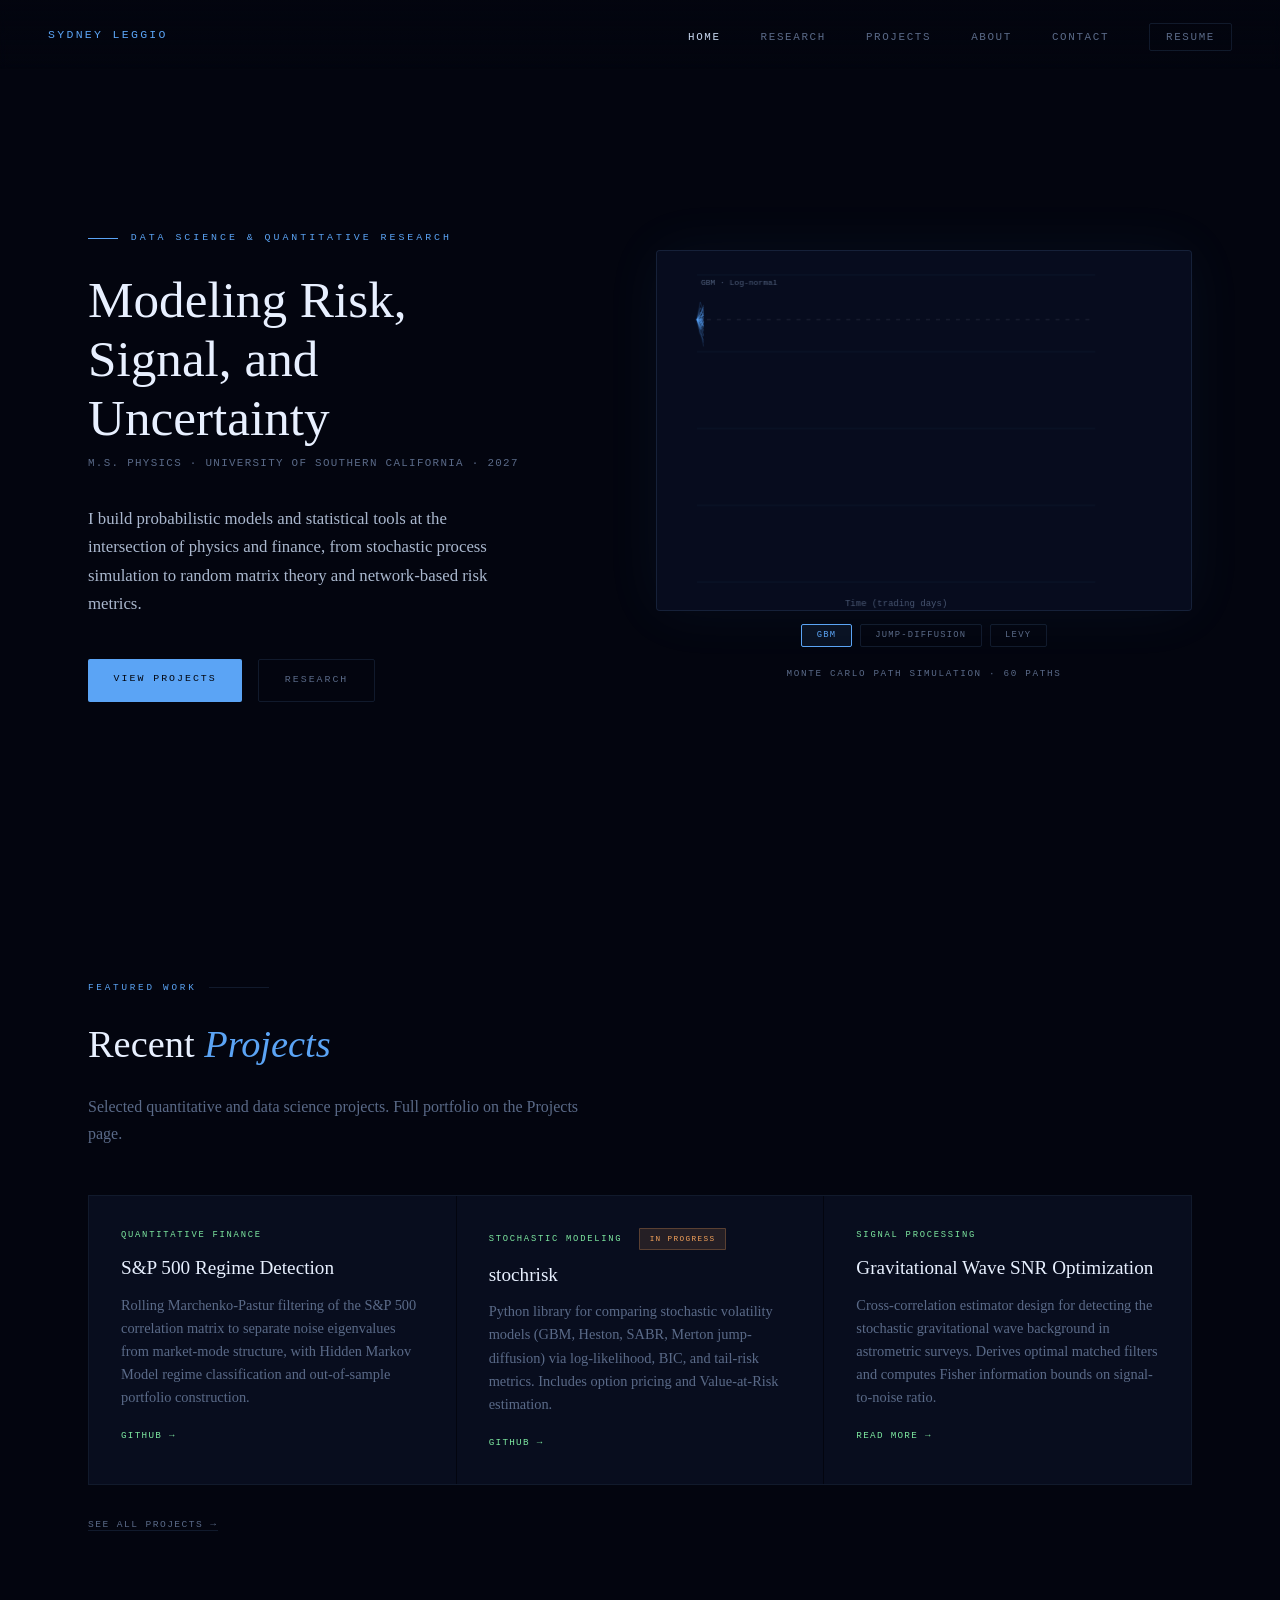
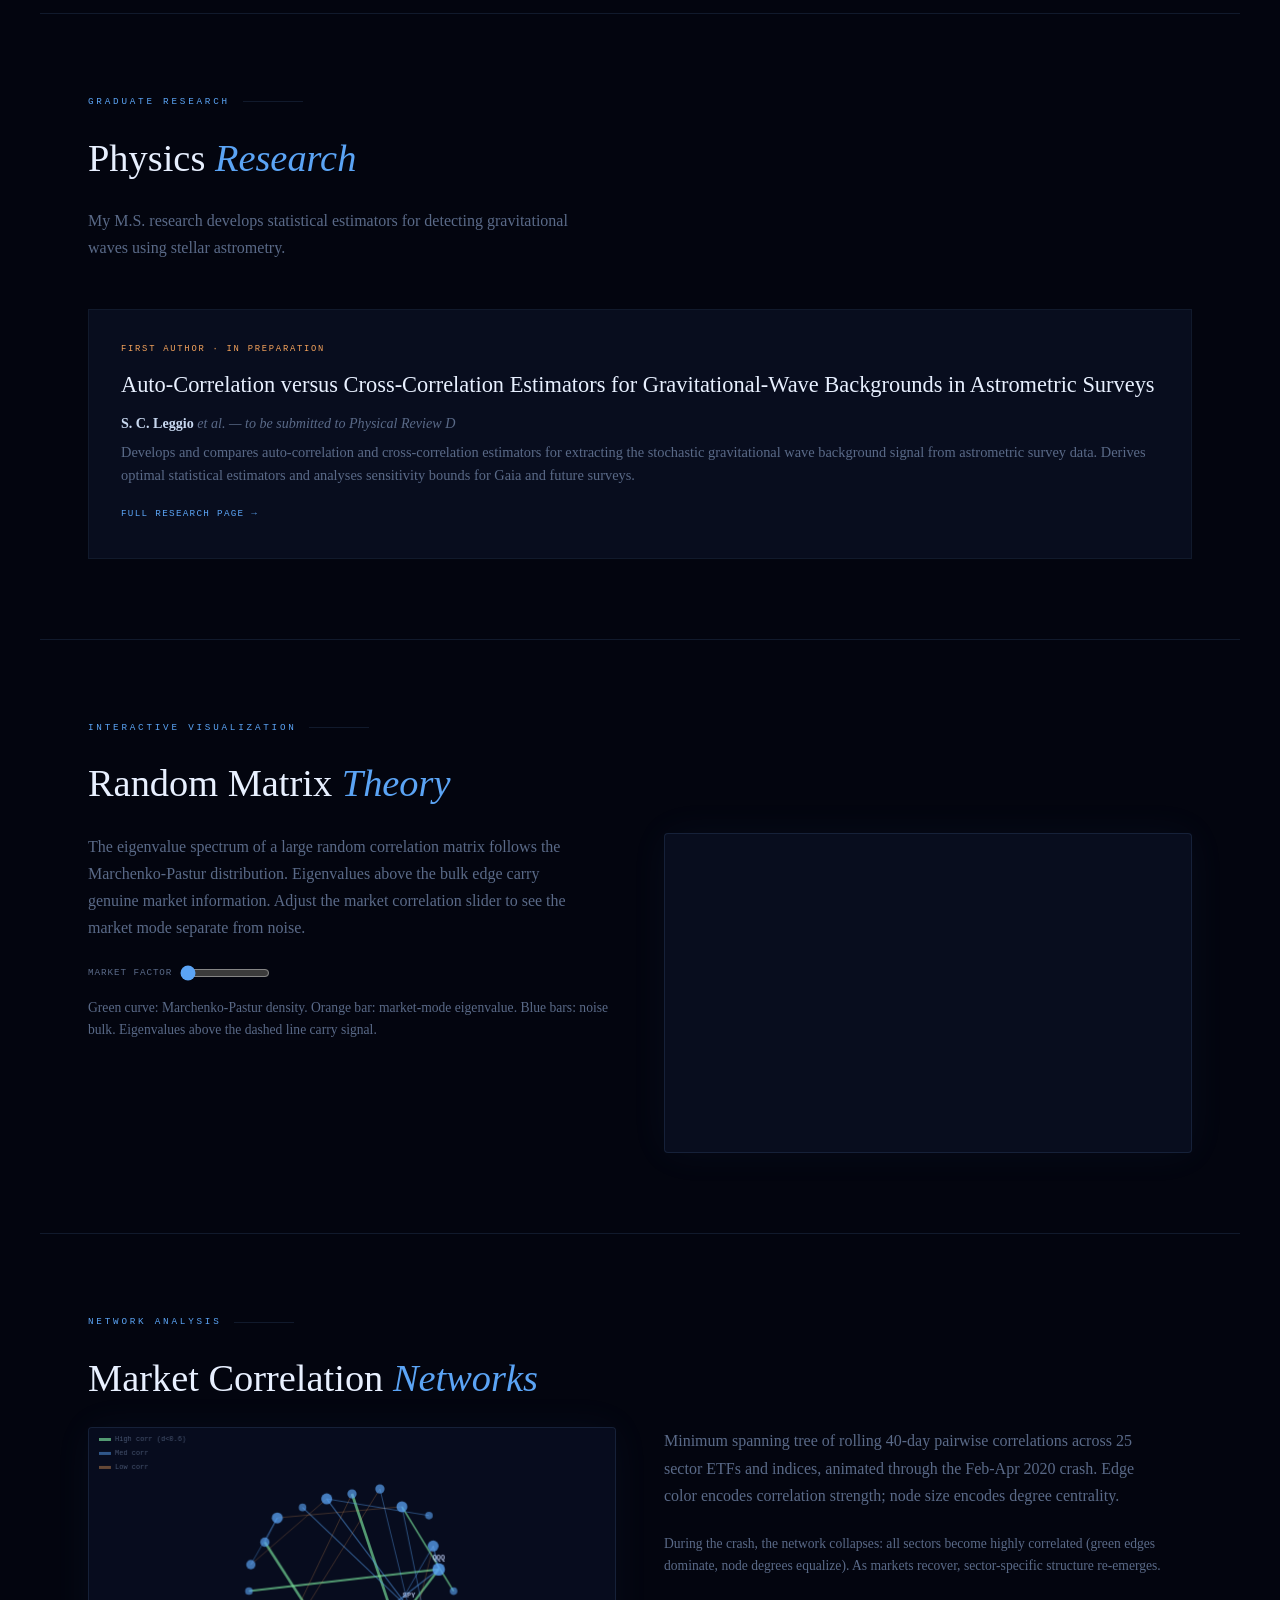
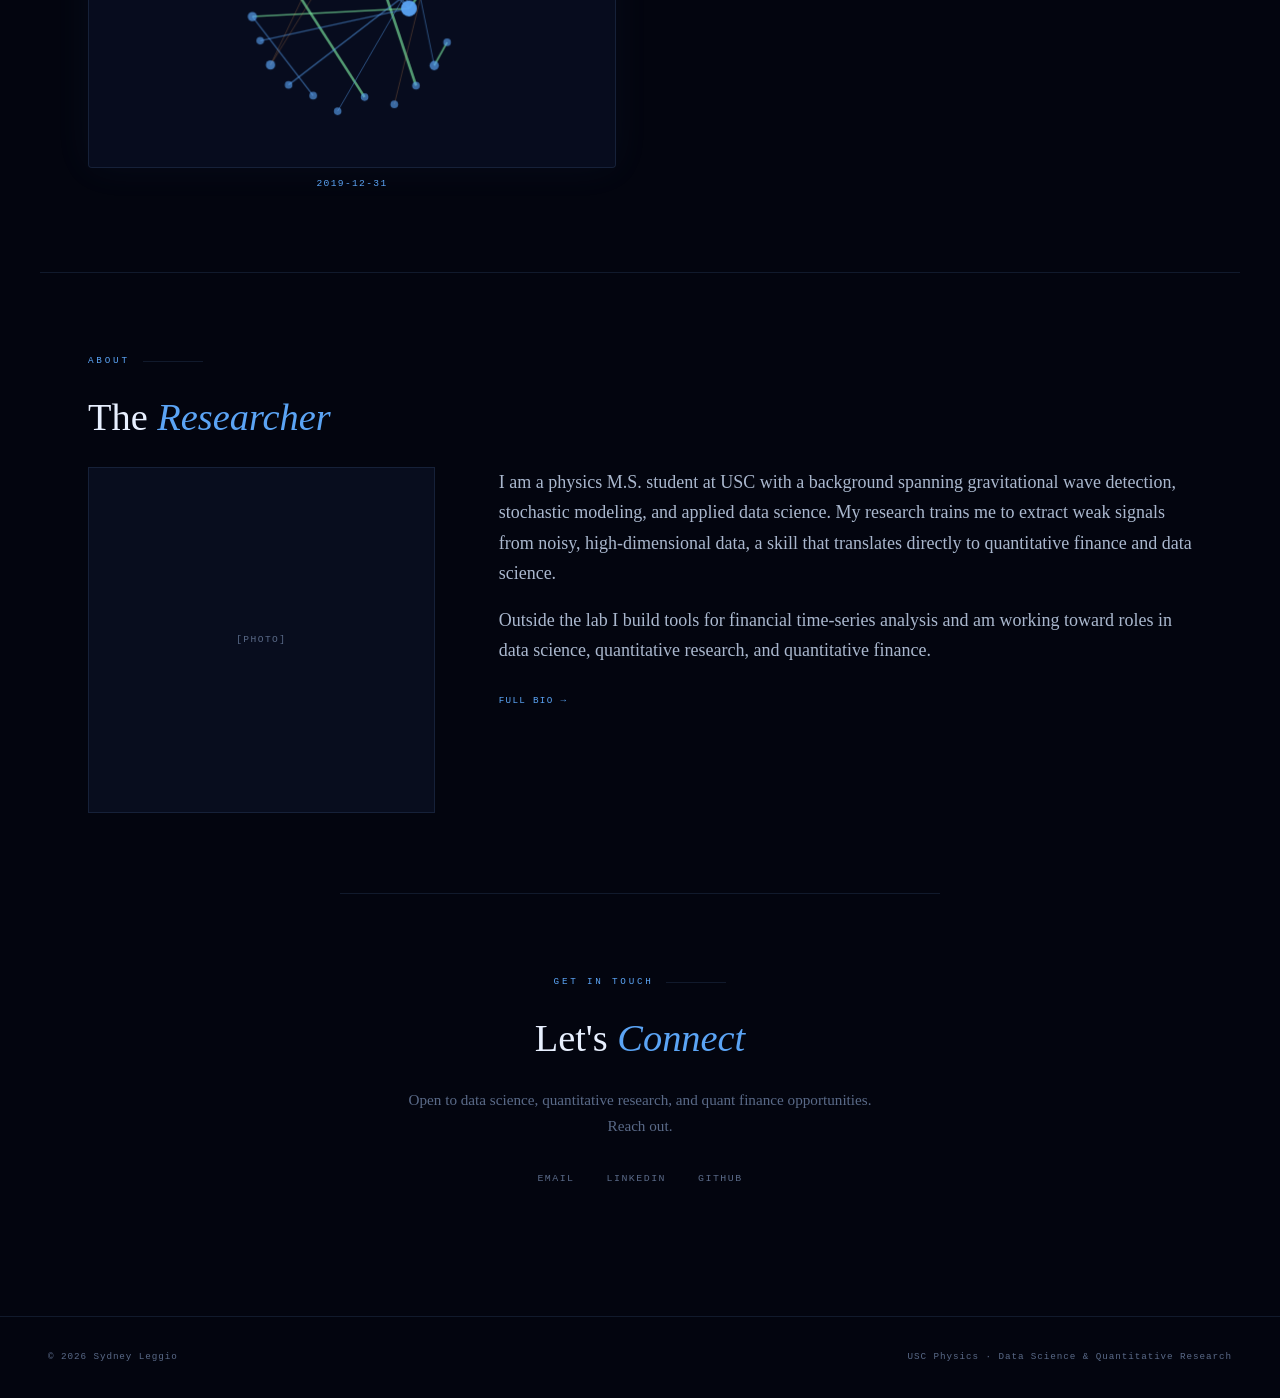
==== commit 58370698: "Fix spelling: modeling (single L), remove italic from hero h1 Co-Authored-By: Claude Sonnet 4.6 <nor" ====
--- a/index.html
+++ b/index.html
@@ -29,10 +29,11 @@
 <section id="hero">
   <div class="hero-text">
     <div class="hero-eyebrow">Data Science &amp; Quantitative Research</div>
-    <h1>Modelling <em>Risk,</em><br>Signal, and<br>Uncertainty</h1>
+    <h1>Modeling Risk,<br>Signal, and<br>Uncertainty</h1>
     <p class="hero-sub">M.S. Physics &middot; University of Southern California &middot; 2027</p>
     <p class="hero-desc">
       I build probabilistic models and statistical tools at the intersection of physics and finance, from stochastic process simulation to random matrix theory and network-based risk metrics.
+
     </p>
     <div class="hero-cta">
       <a href="projects.html" class="btn btn-primary">View Projects</a>
@@ -68,7 +69,7 @@
     </div>
 
     <div class="project-card">
-      <div class="project-tag">Stochastic Modelling <span class="badge badge-progress">In Progress</span></div>
+      <div class="project-tag">Stochastic Modeling <span class="badge badge-progress">In Progress</span></div>
       <div class="card-title">stochrisk</div>
       <div class="card-desc">Python library for comparing stochastic volatility models (GBM, Heston, SABR, Merton jump-diffusion) via log-likelihood, BIC, and tail-risk metrics. Includes option pricing and Value-at-Risk estimation.</div>
       <div class="project-links">
@@ -149,7 +150,7 @@
   <div class="about-grid">
     <div class="about-photo">[Photo]</div>
     <div class="about-body">
-      <p>I am a physics M.S. student at USC with a background spanning gravitational wave detection, stochastic modelling, and applied data science. My research trains me to extract weak signals from noisy, high-dimensional data, a skill that translates directly to quantitative finance and data science.</p>
+      <p>I am a physics M.S. student at USC with a background spanning gravitational wave detection, stochastic modeling, and applied data science. My research trains me to extract weak signals from noisy, high-dimensional data, a skill that translates directly to quantitative finance and data science.</p>
       <p>Outside the lab I build tools for financial time-series analysis and am working toward roles in data science, quantitative research, and quantitative finance.</p>
       <a href="about.html" class="card-link" style="margin-top:0.5rem;">Full bio &rarr;</a>
     </div>
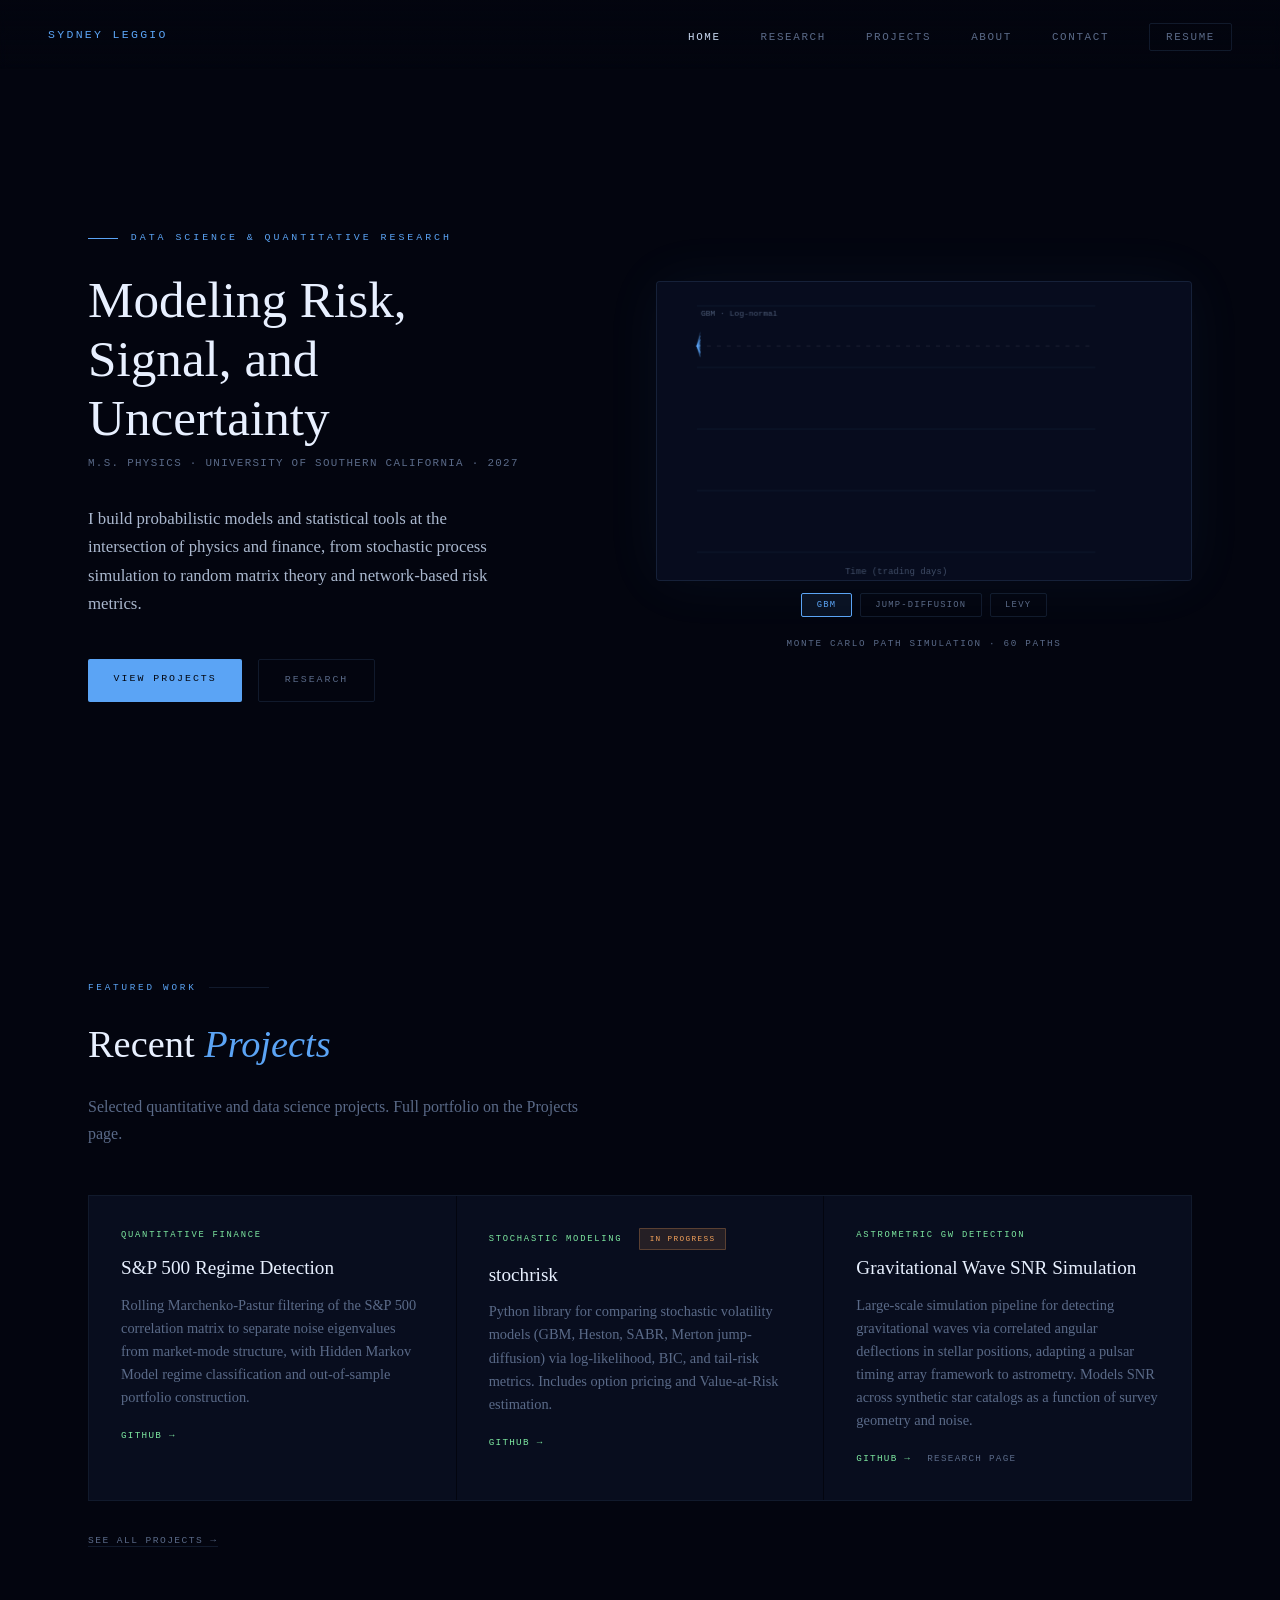
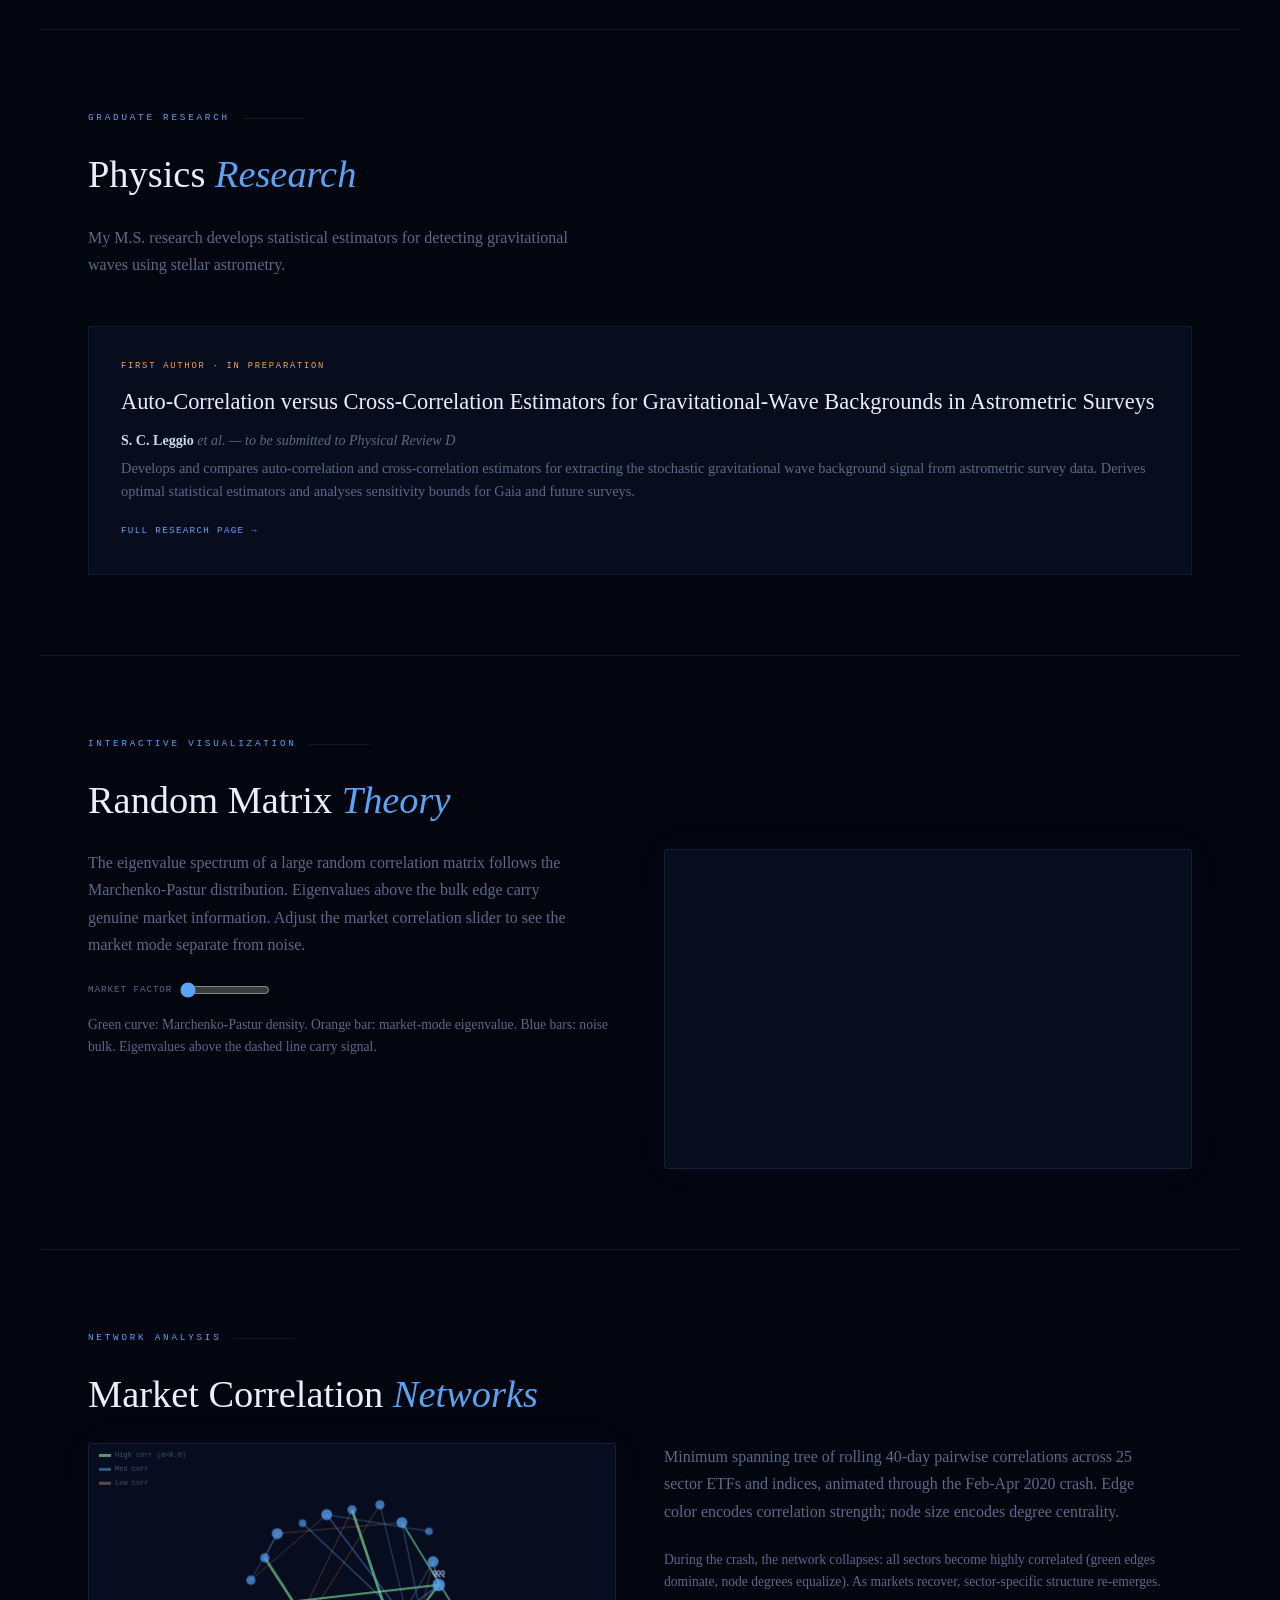
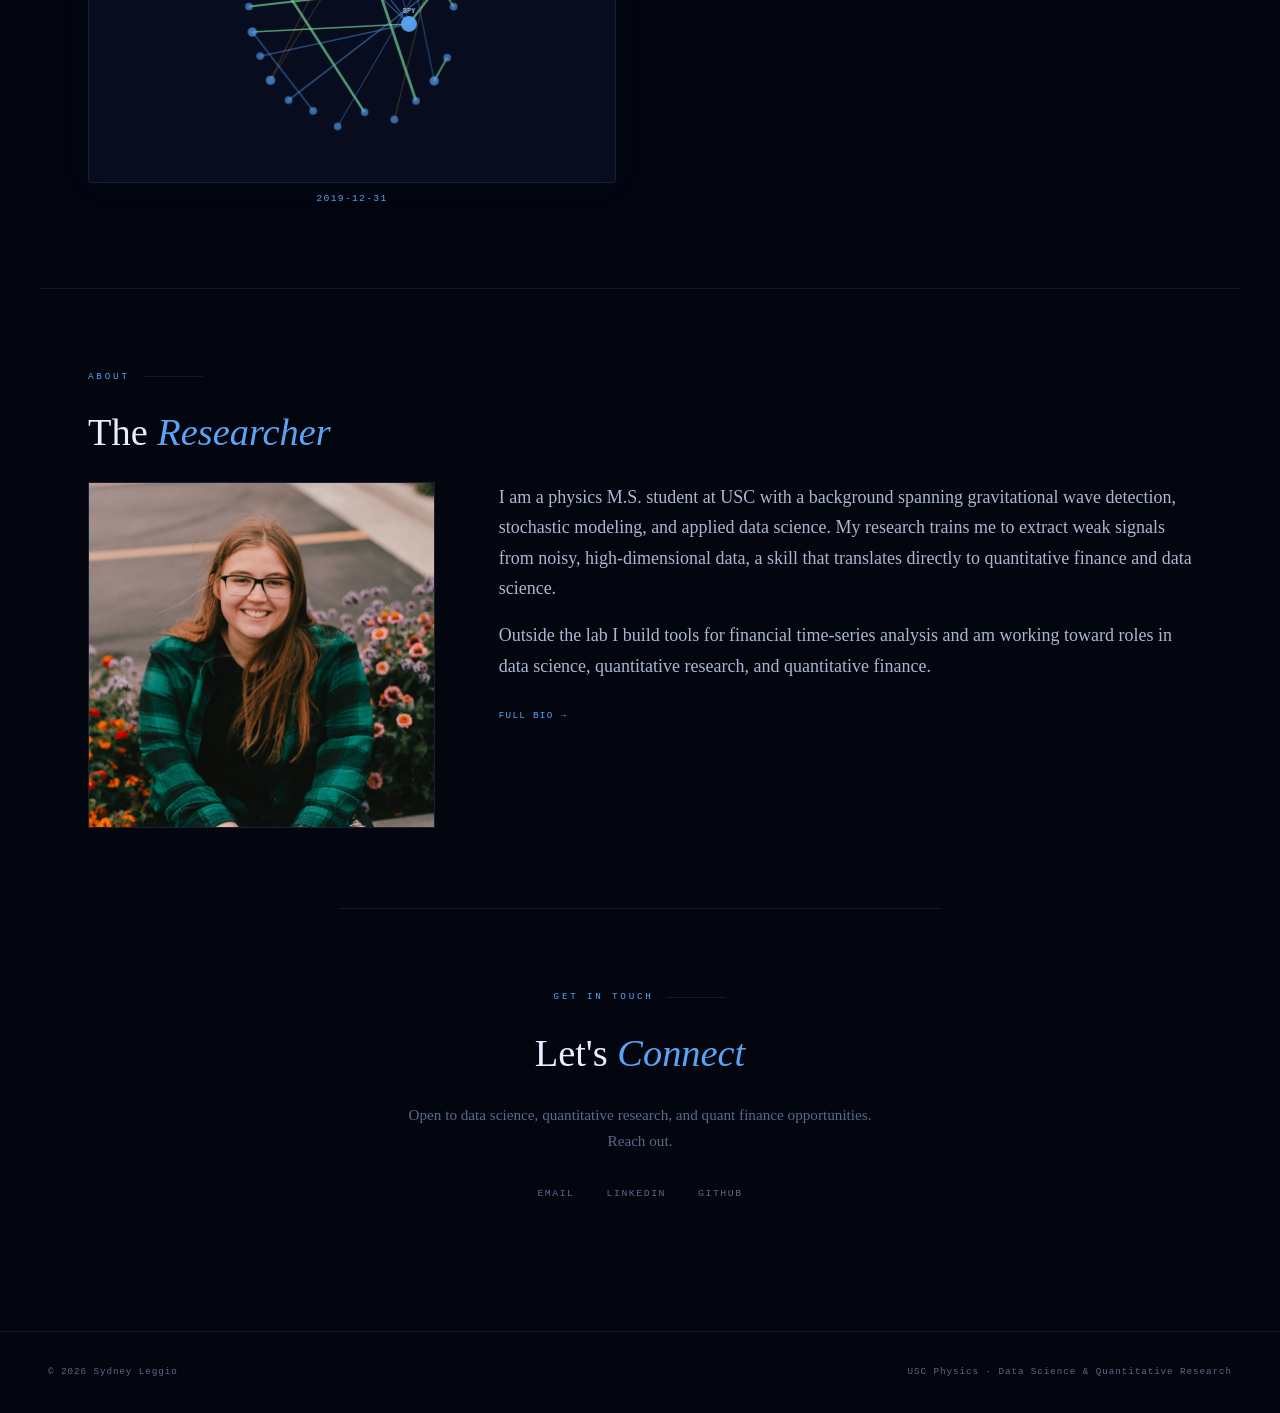
==== commit db79d0e0: "Fix canvas sharpness (DPR), slow animations, correct project links and descriptions, add photo - App" ====
--- a/index.html
+++ b/index.html
@@ -64,7 +64,7 @@
       <div class="card-title">S&amp;P 500 Regime Detection</div>
       <div class="card-desc">Rolling Marchenko-Pastur filtering of the S&amp;P 500 correlation matrix to separate noise eigenvalues from market-mode structure, with Hidden Markov Model regime classification and out-of-sample portfolio construction.</div>
       <div class="project-links">
-        <a href="https://github.com/sydneyleggio" class="project-link">GitHub &rarr;</a>
+        <a href="https://github.com/sydneyleggio/crash-risk-analysis" class="project-link">GitHub &rarr;</a>
       </div>
     </div>
 
@@ -73,16 +73,17 @@
       <div class="card-title">stochrisk</div>
       <div class="card-desc">Python library for comparing stochastic volatility models (GBM, Heston, SABR, Merton jump-diffusion) via log-likelihood, BIC, and tail-risk metrics. Includes option pricing and Value-at-Risk estimation.</div>
       <div class="project-links">
-        <a href="https://github.com/sydneyleggio" class="project-link">GitHub &rarr;</a>
+        <a href="https://github.com/sydneyleggio/stochrisk" class="project-link">GitHub &rarr;</a>
       </div>
     </div>
 
     <div class="project-card">
-      <div class="project-tag">Signal Processing</div>
-      <div class="card-title">Gravitational Wave SNR Optimization</div>
-      <div class="card-desc">Cross-correlation estimator design for detecting the stochastic gravitational wave background in astrometric surveys. Derives optimal matched filters and computes Fisher information bounds on signal-to-noise ratio.</div>
+      <div class="project-tag">Astrometric GW Detection</div>
+      <div class="card-title">Gravitational Wave SNR Simulation</div>
+      <div class="card-desc">Large-scale simulation pipeline for detecting gravitational waves via correlated angular deflections in stellar positions, adapting a pulsar timing array framework to astrometry. Models SNR across synthetic star catalogs as a function of survey geometry and noise.</div>
       <div class="project-links">
-        <a href="research.html" class="project-link">Read more &rarr;</a>
+        <a href="https://github.com/sydneyleggio/astrometry-toy-model" class="project-link">GitHub &rarr;</a>
+        <a href="research.html" class="project-link secondary">Research page</a>
       </div>
     </div>
 
@@ -148,7 +149,7 @@
   <div class="section-eyebrow">About</div>
   <h2>The <em>Researcher</em></h2>
   <div class="about-grid">
-    <div class="about-photo">[Photo]</div>
+    <div class="about-photo"><img src="Sydney-109.jpg" alt="Sydney Leggio" style="width:100%;height:100%;object-fit:cover;display:block;"></div>
     <div class="about-body">
       <p>I am a physics M.S. student at USC with a background spanning gravitational wave detection, stochastic modeling, and applied data science. My research trains me to extract weak signals from noisy, high-dimensional data, a skill that translates directly to quantitative finance and data science.</p>
       <p>Outside the lab I build tools for financial time-series analysis and am working toward roles in data science, quantitative research, and quantitative finance.</p>
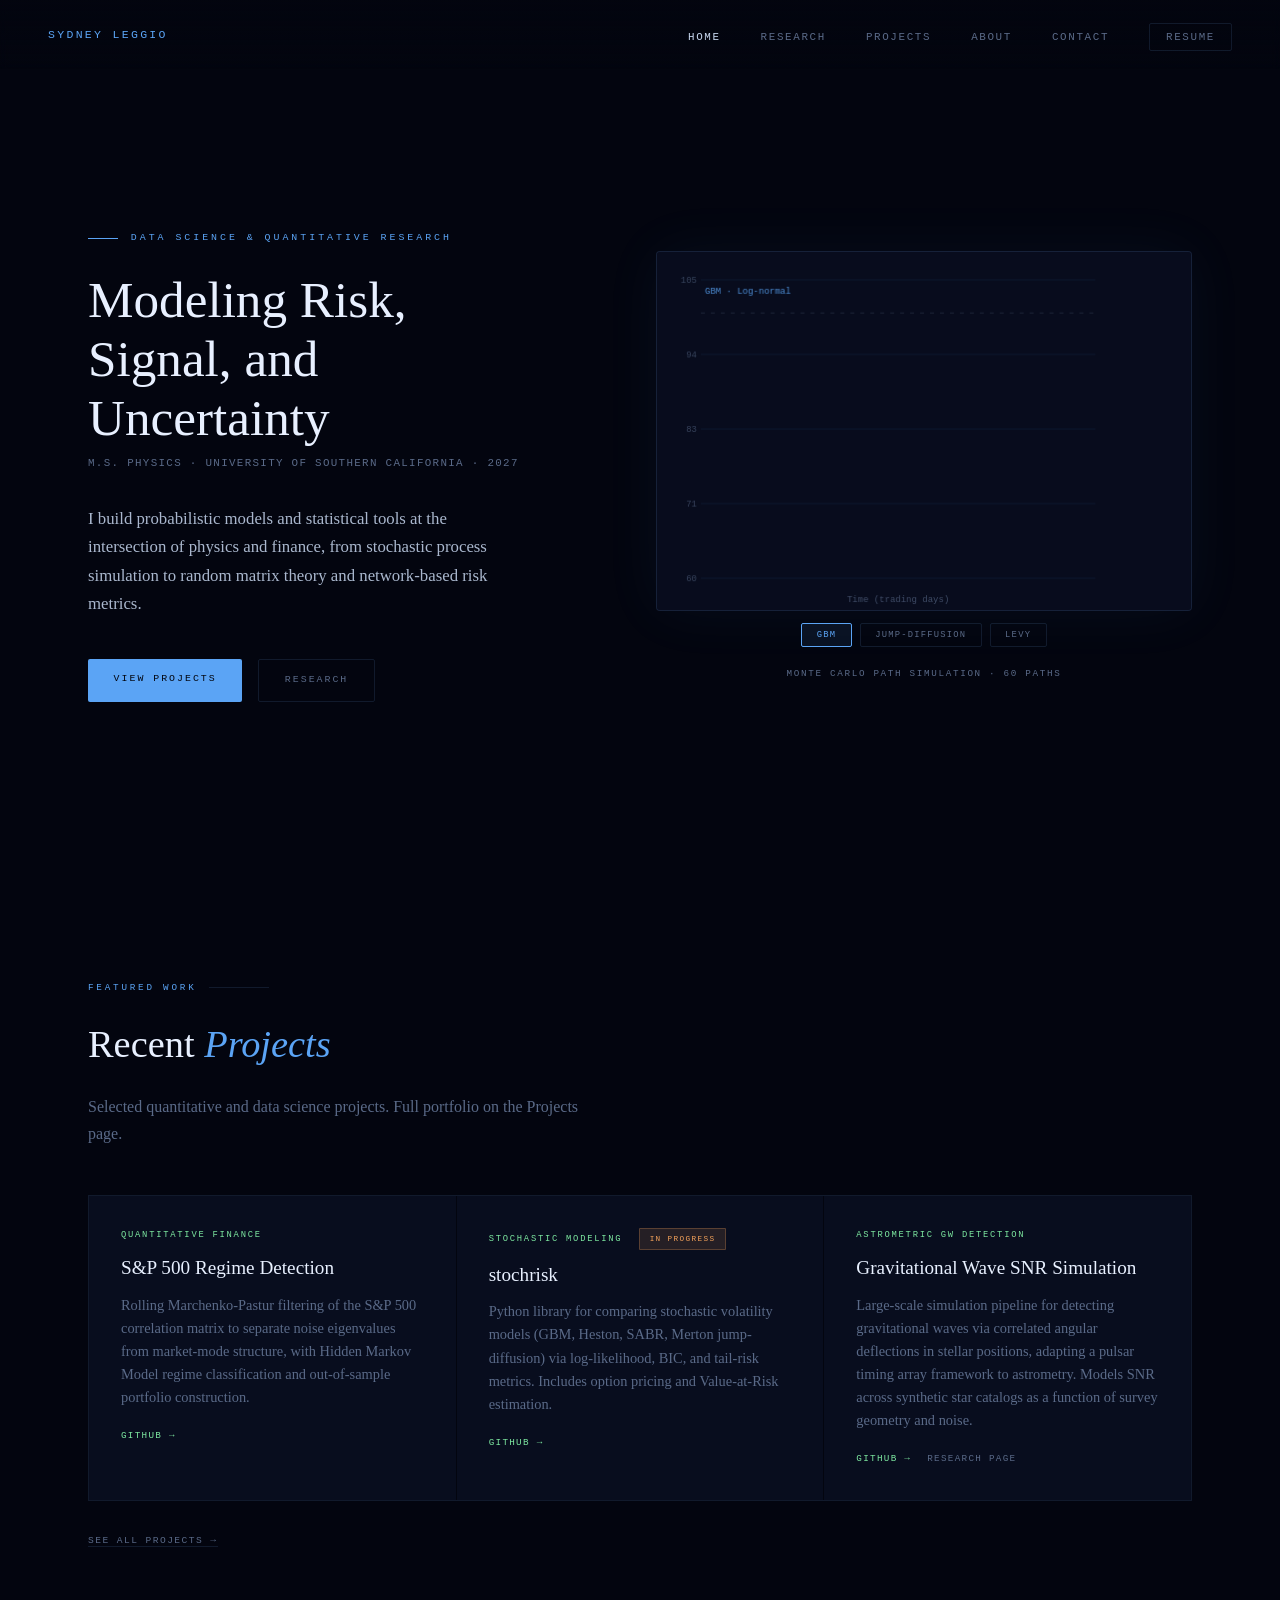
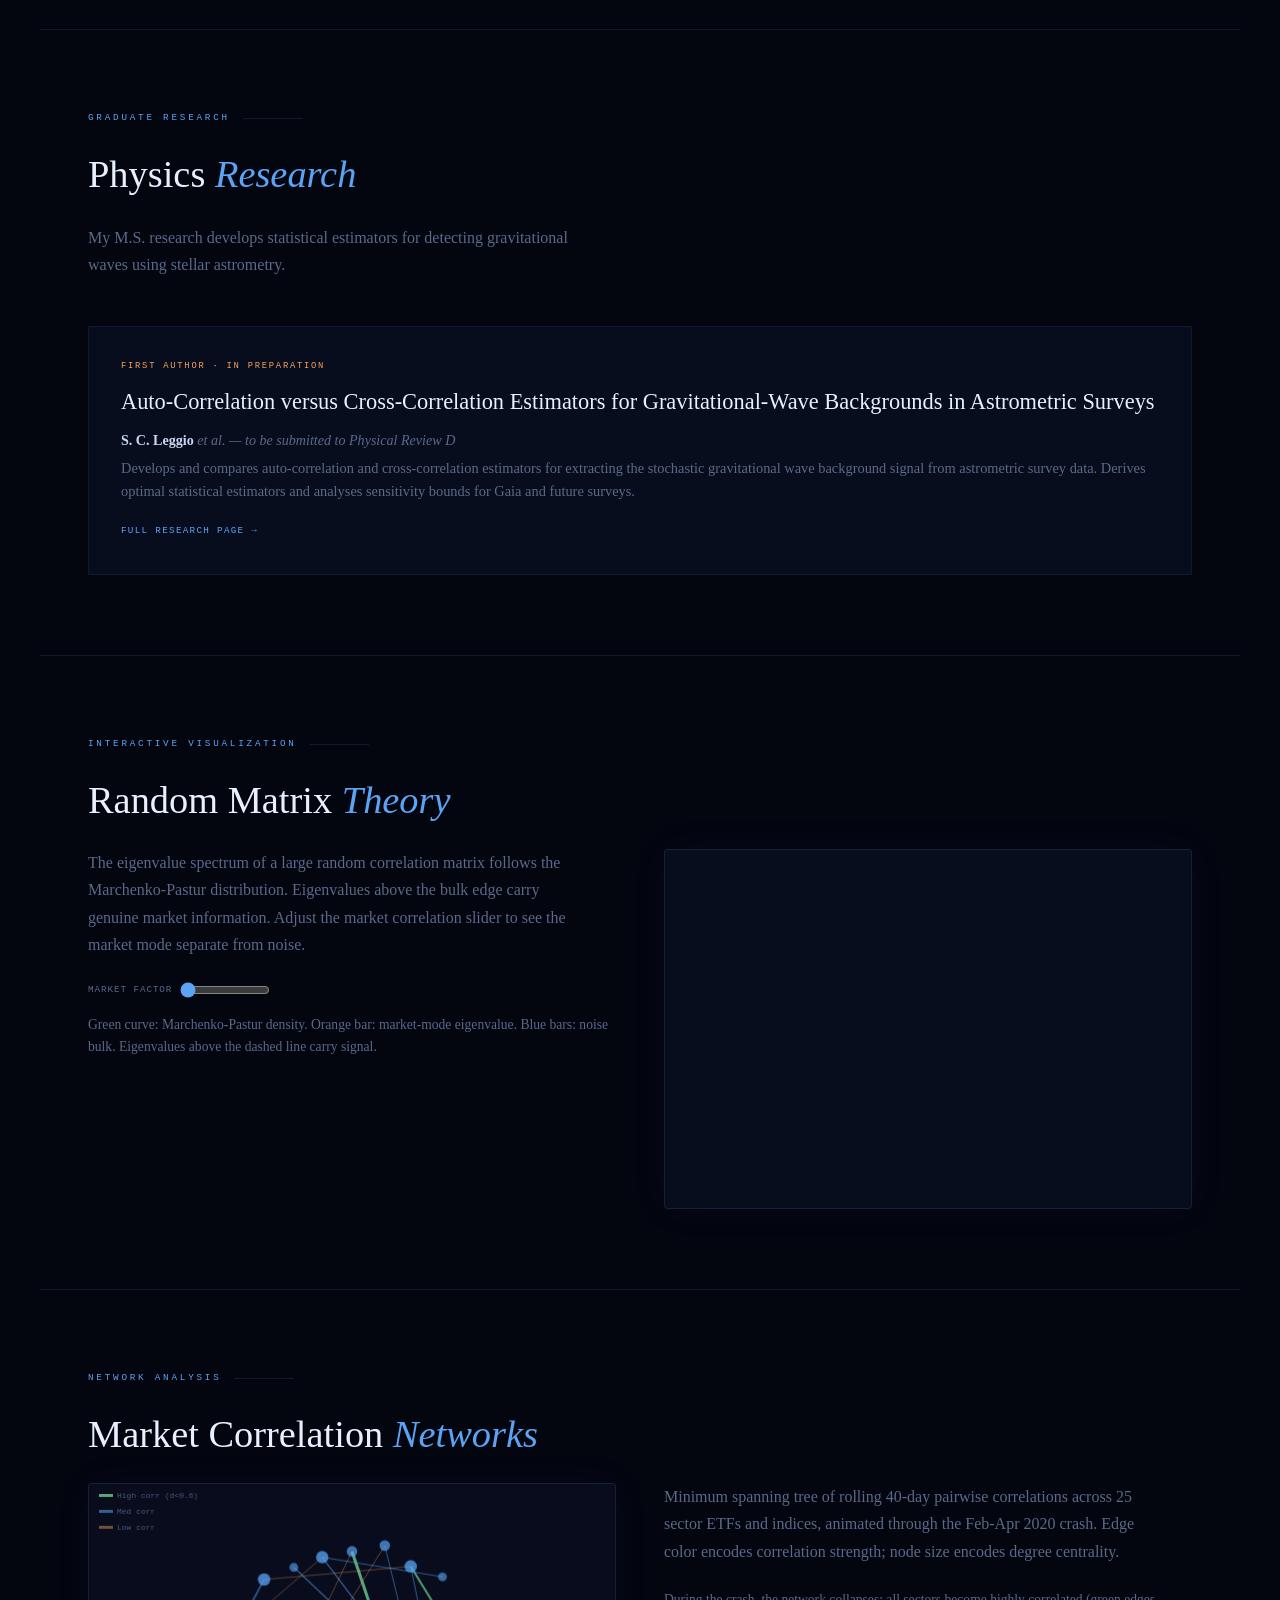
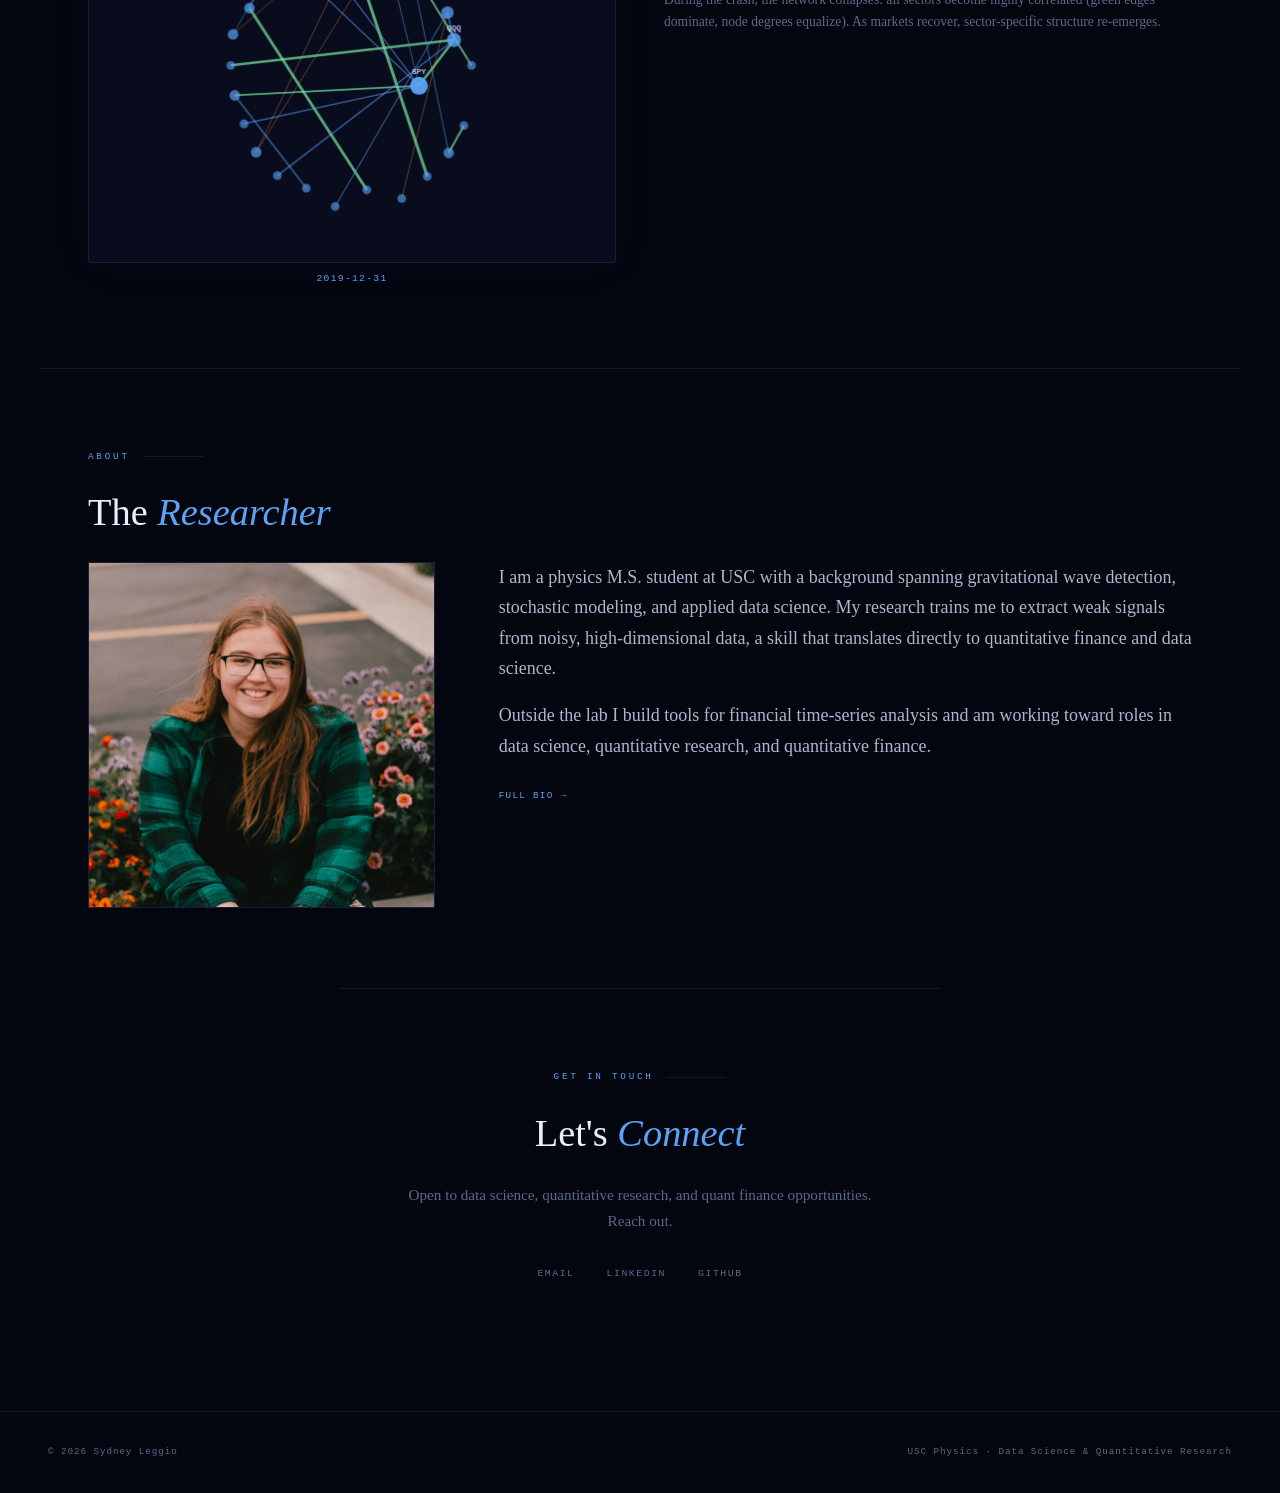
==== commit 5f55dd39: "Content overhaul, resume PDF, and fix all navigation - research.html: remove long sentence from pape" ====
--- a/index.html
+++ b/index.html
@@ -21,7 +21,7 @@
     <li><a href="projects.html">Projects</a></li>
     <li><a href="about.html">About</a></li>
     <li><a href="contact.html">Contact</a></li>
-    <li><a href="#" class="nav-resume">Resume</a></li>
+    <li><a href="resume.html" class="nav-resume">Resume</a></li>
   </ul>
 </nav>
 
